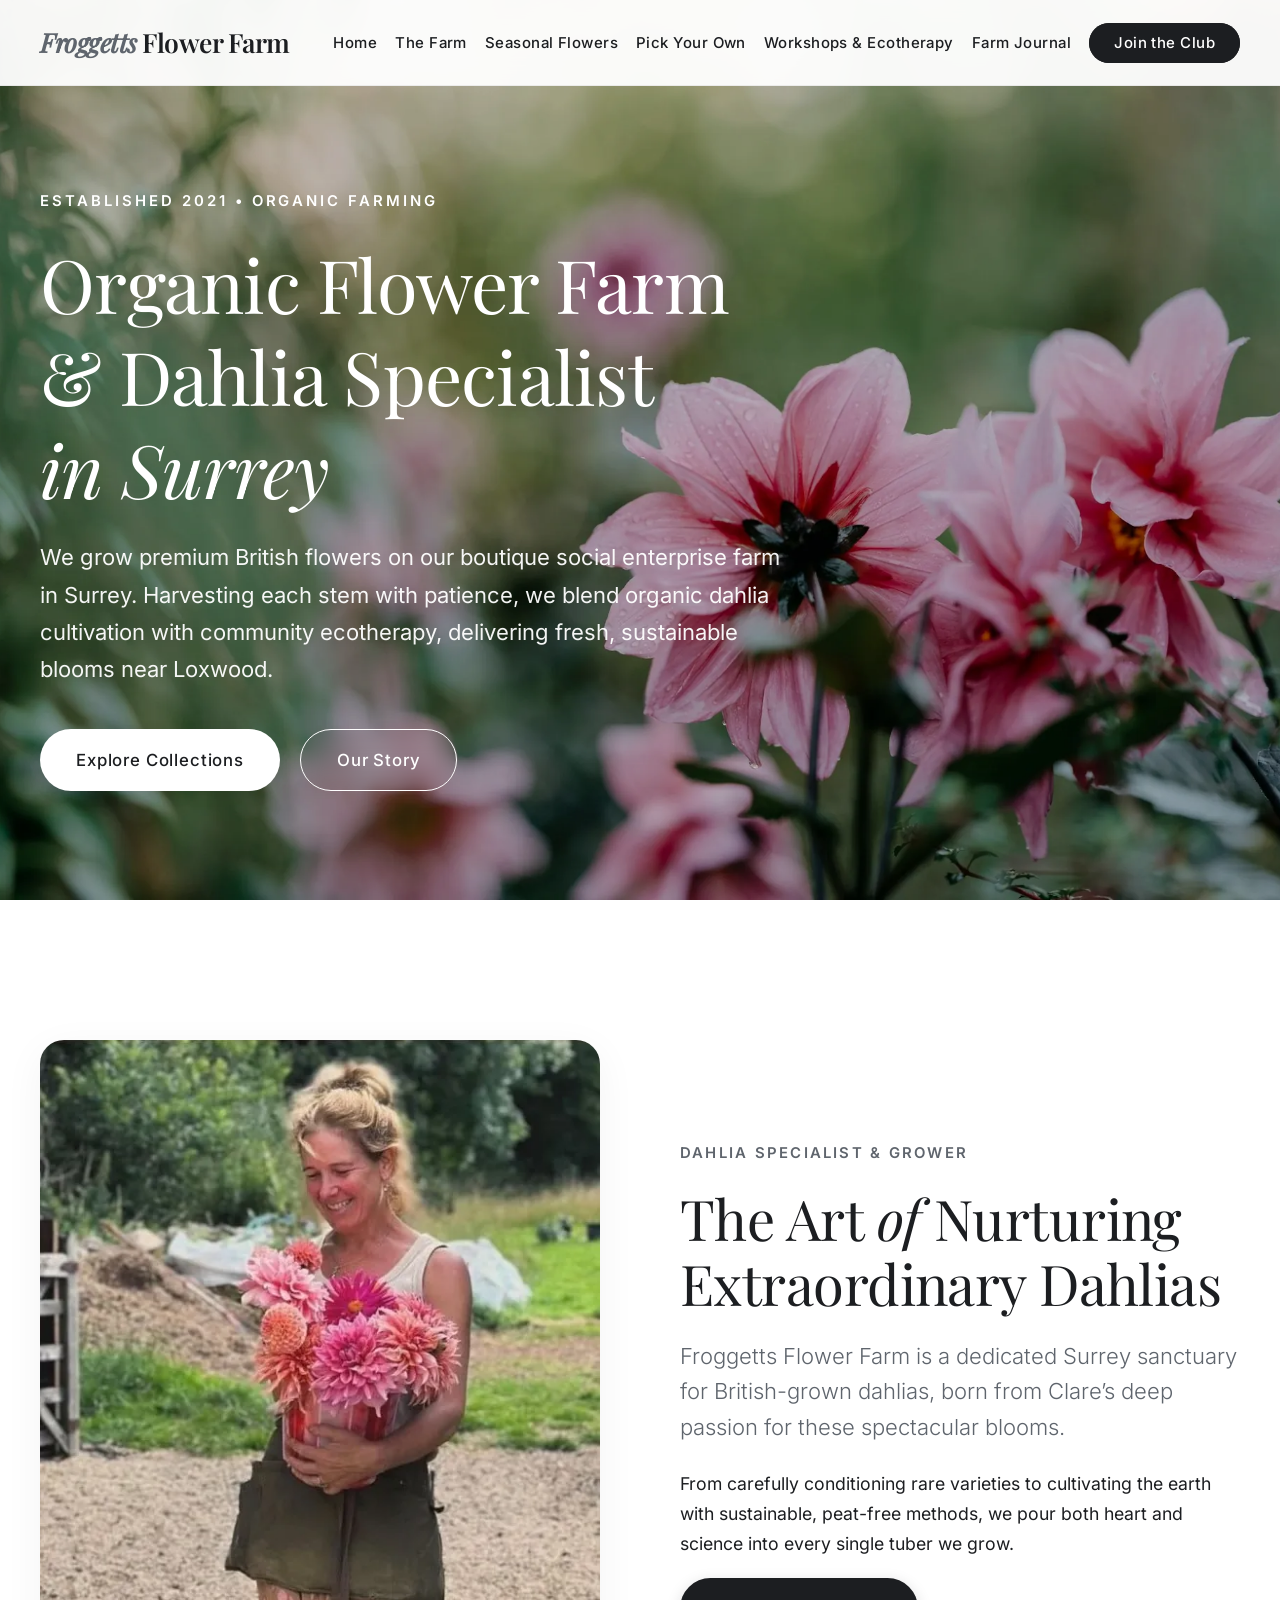
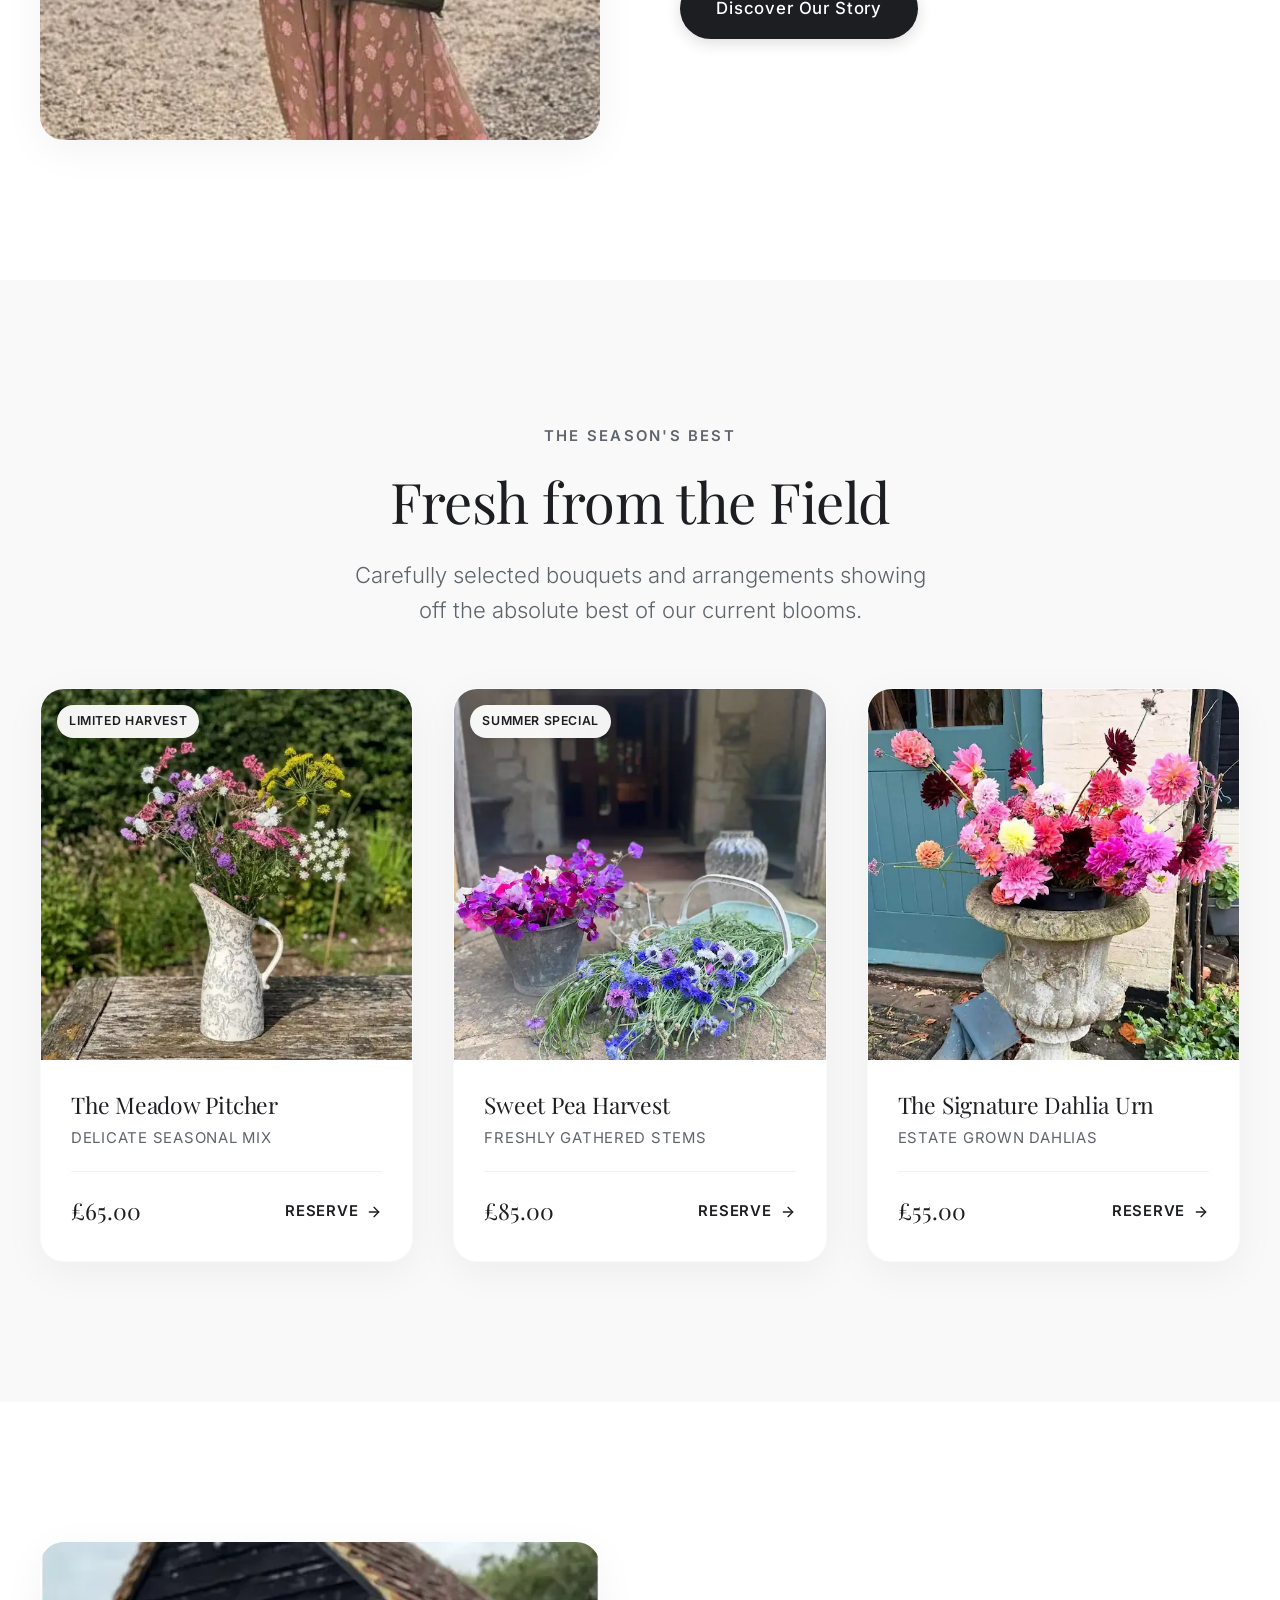
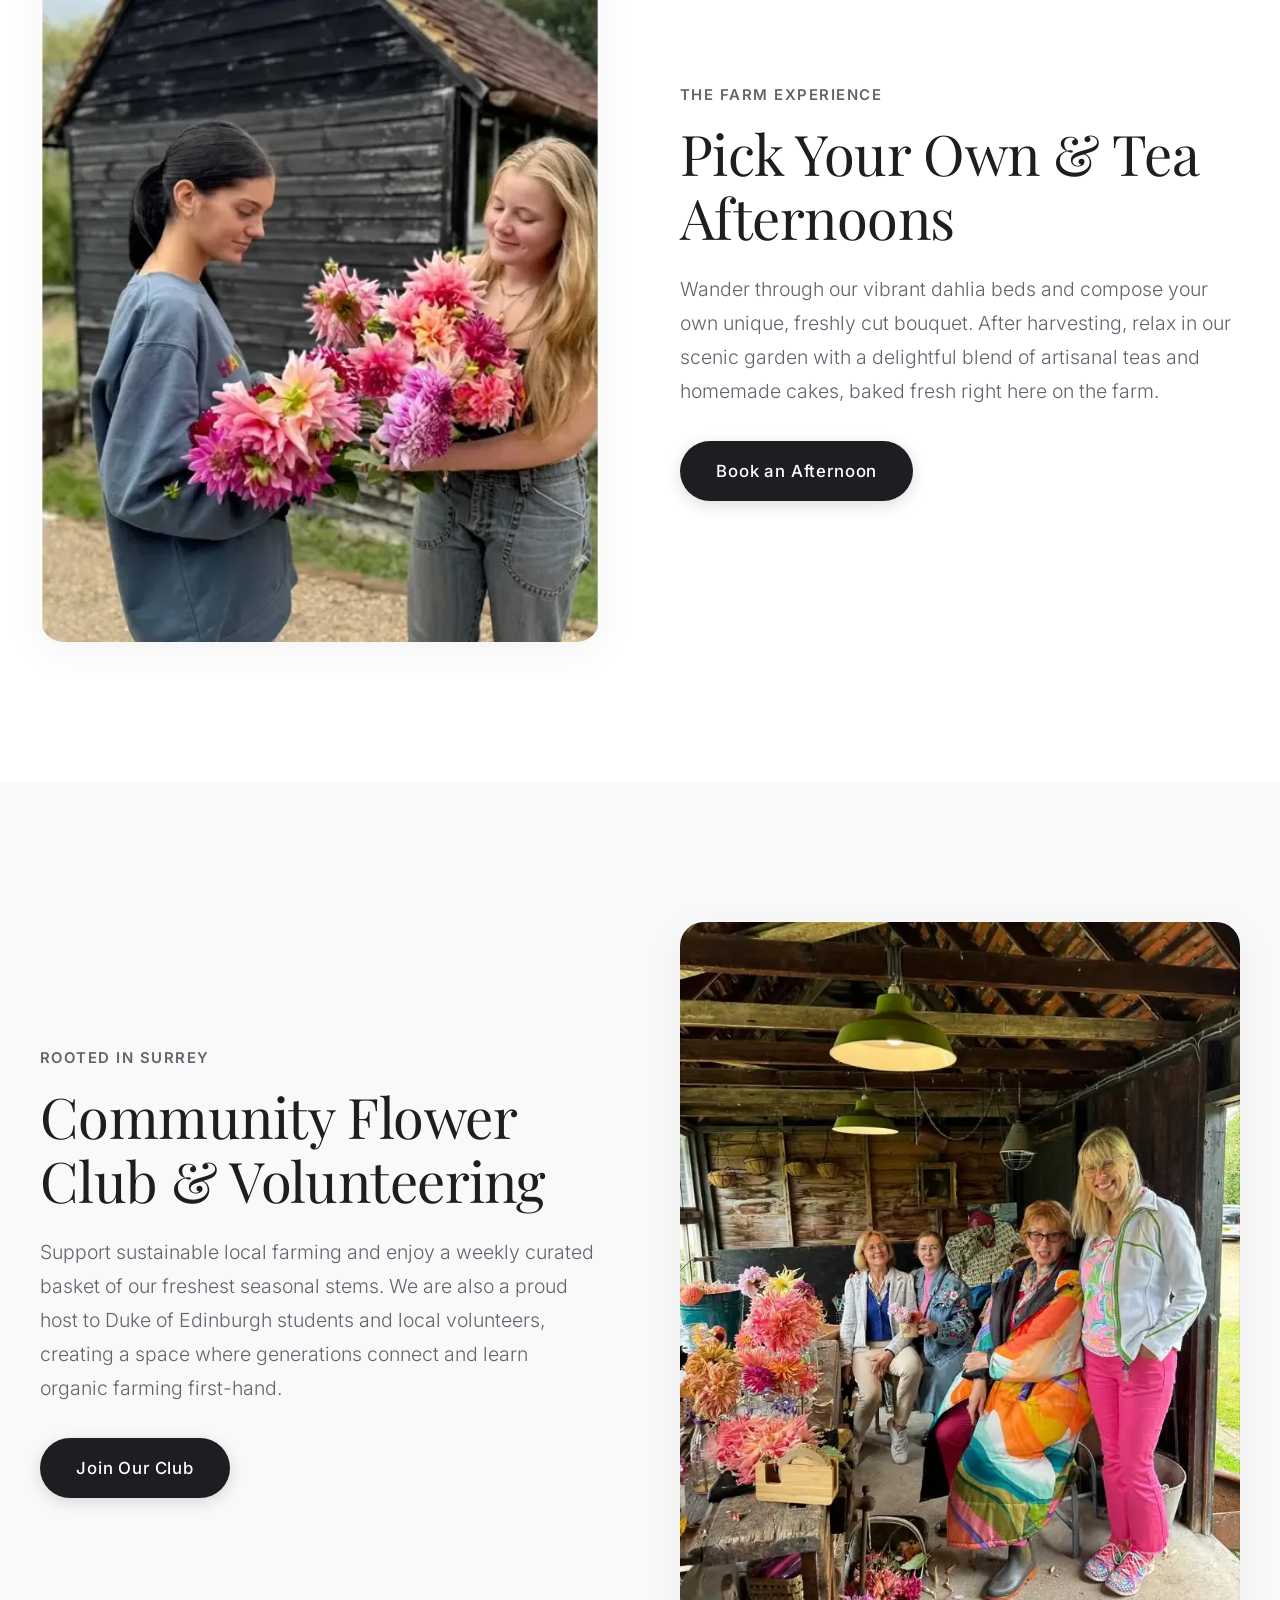
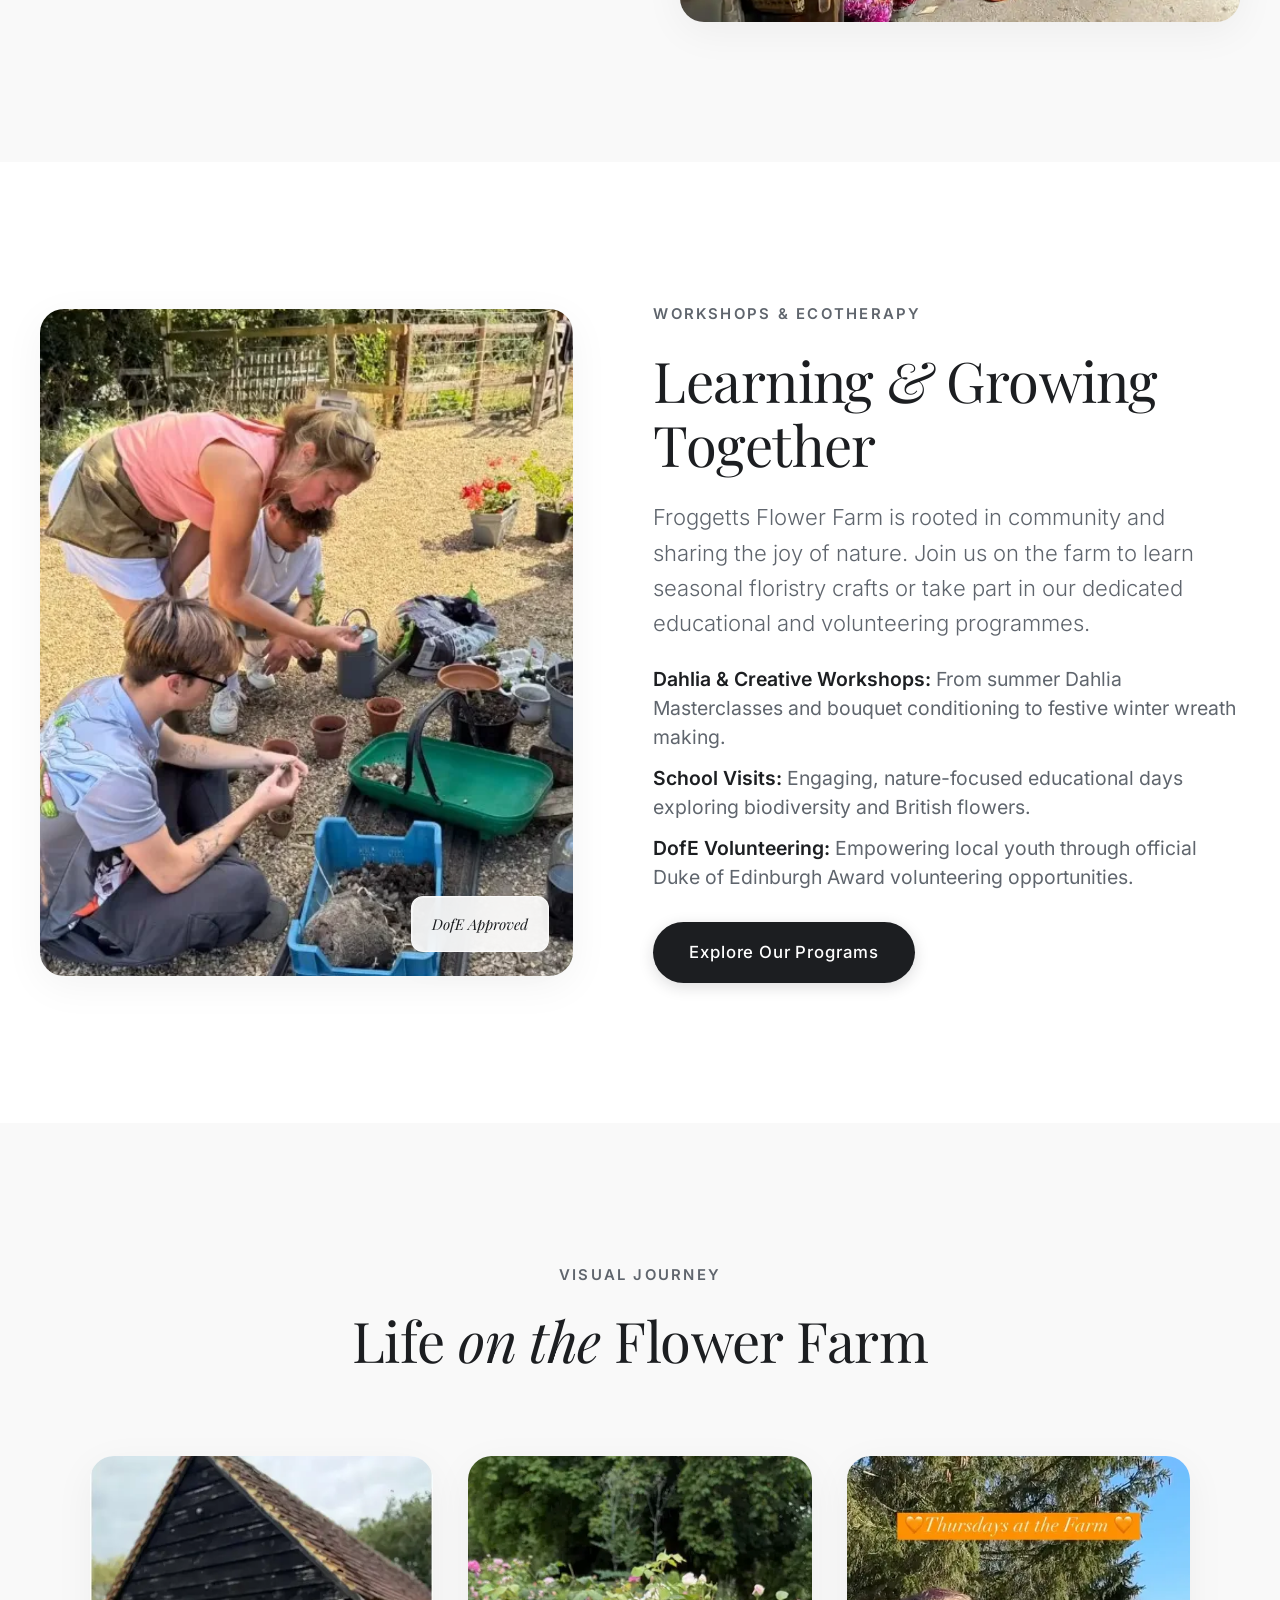
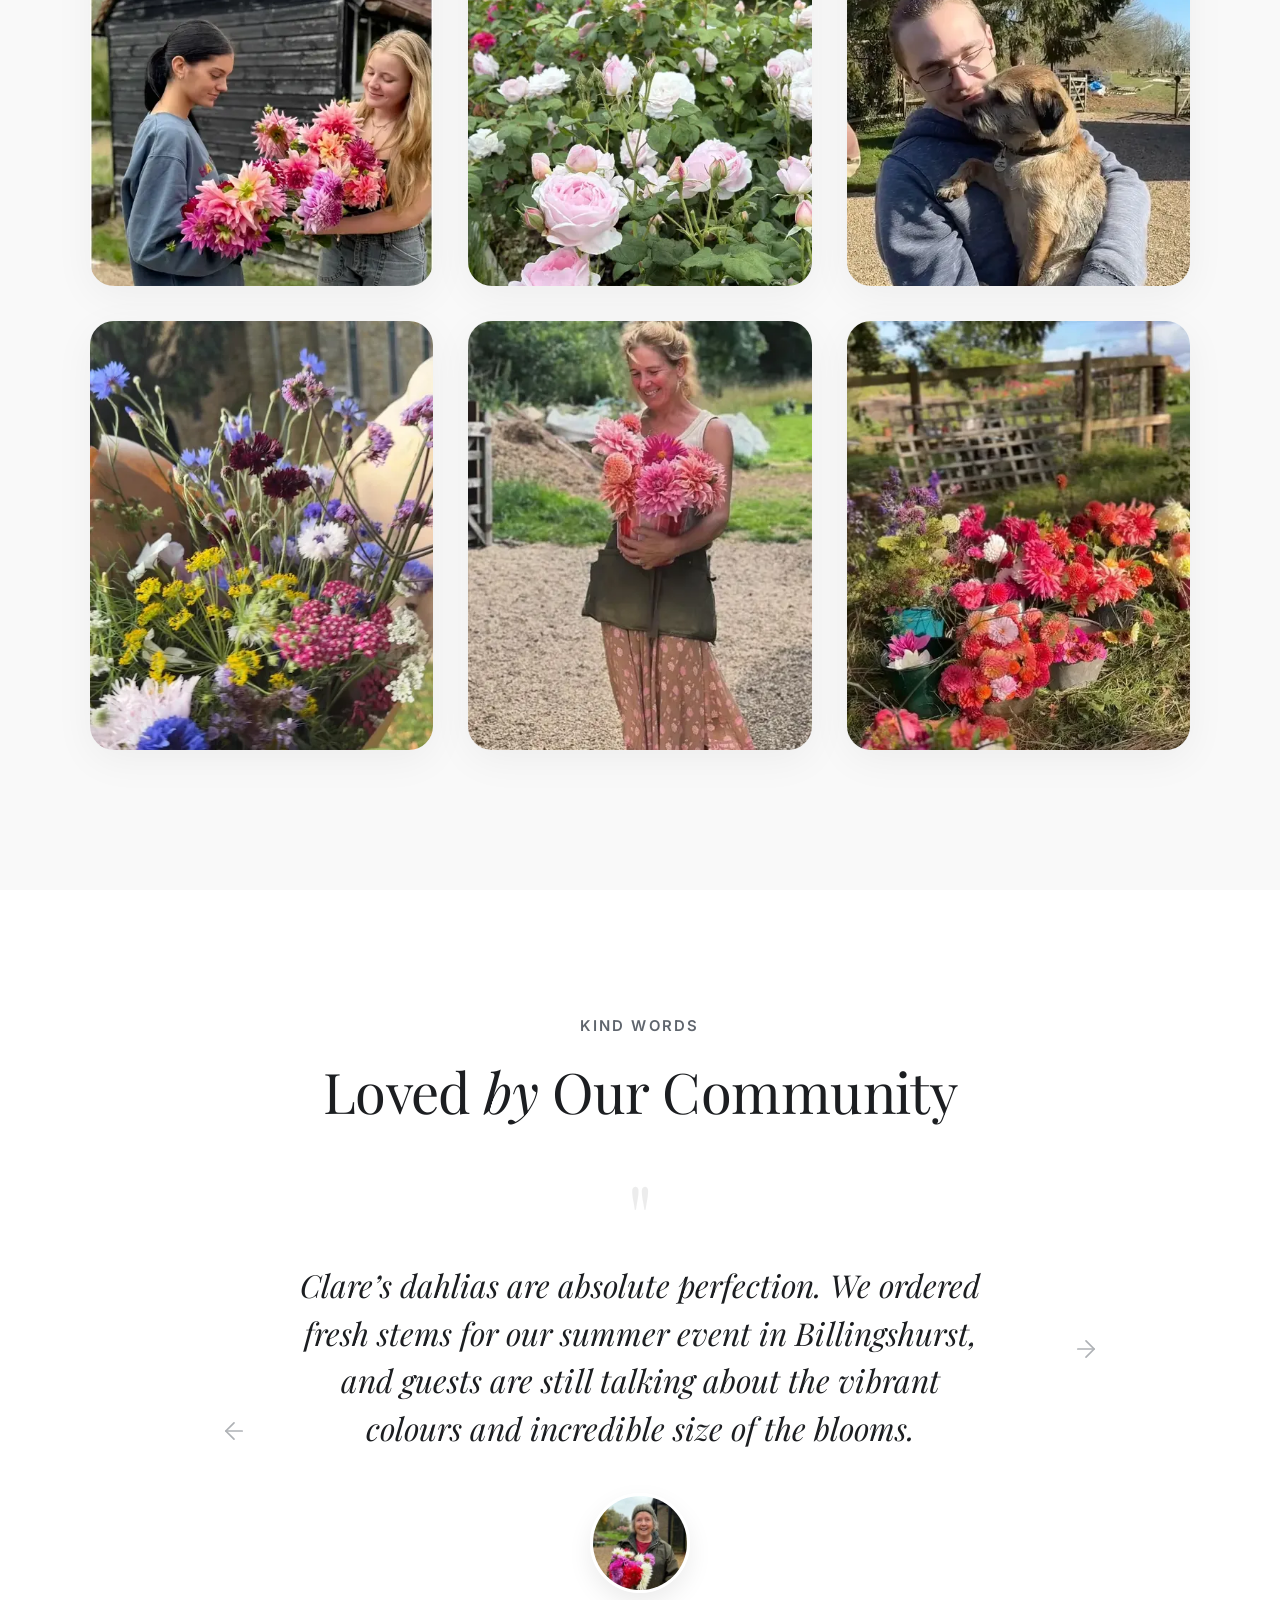
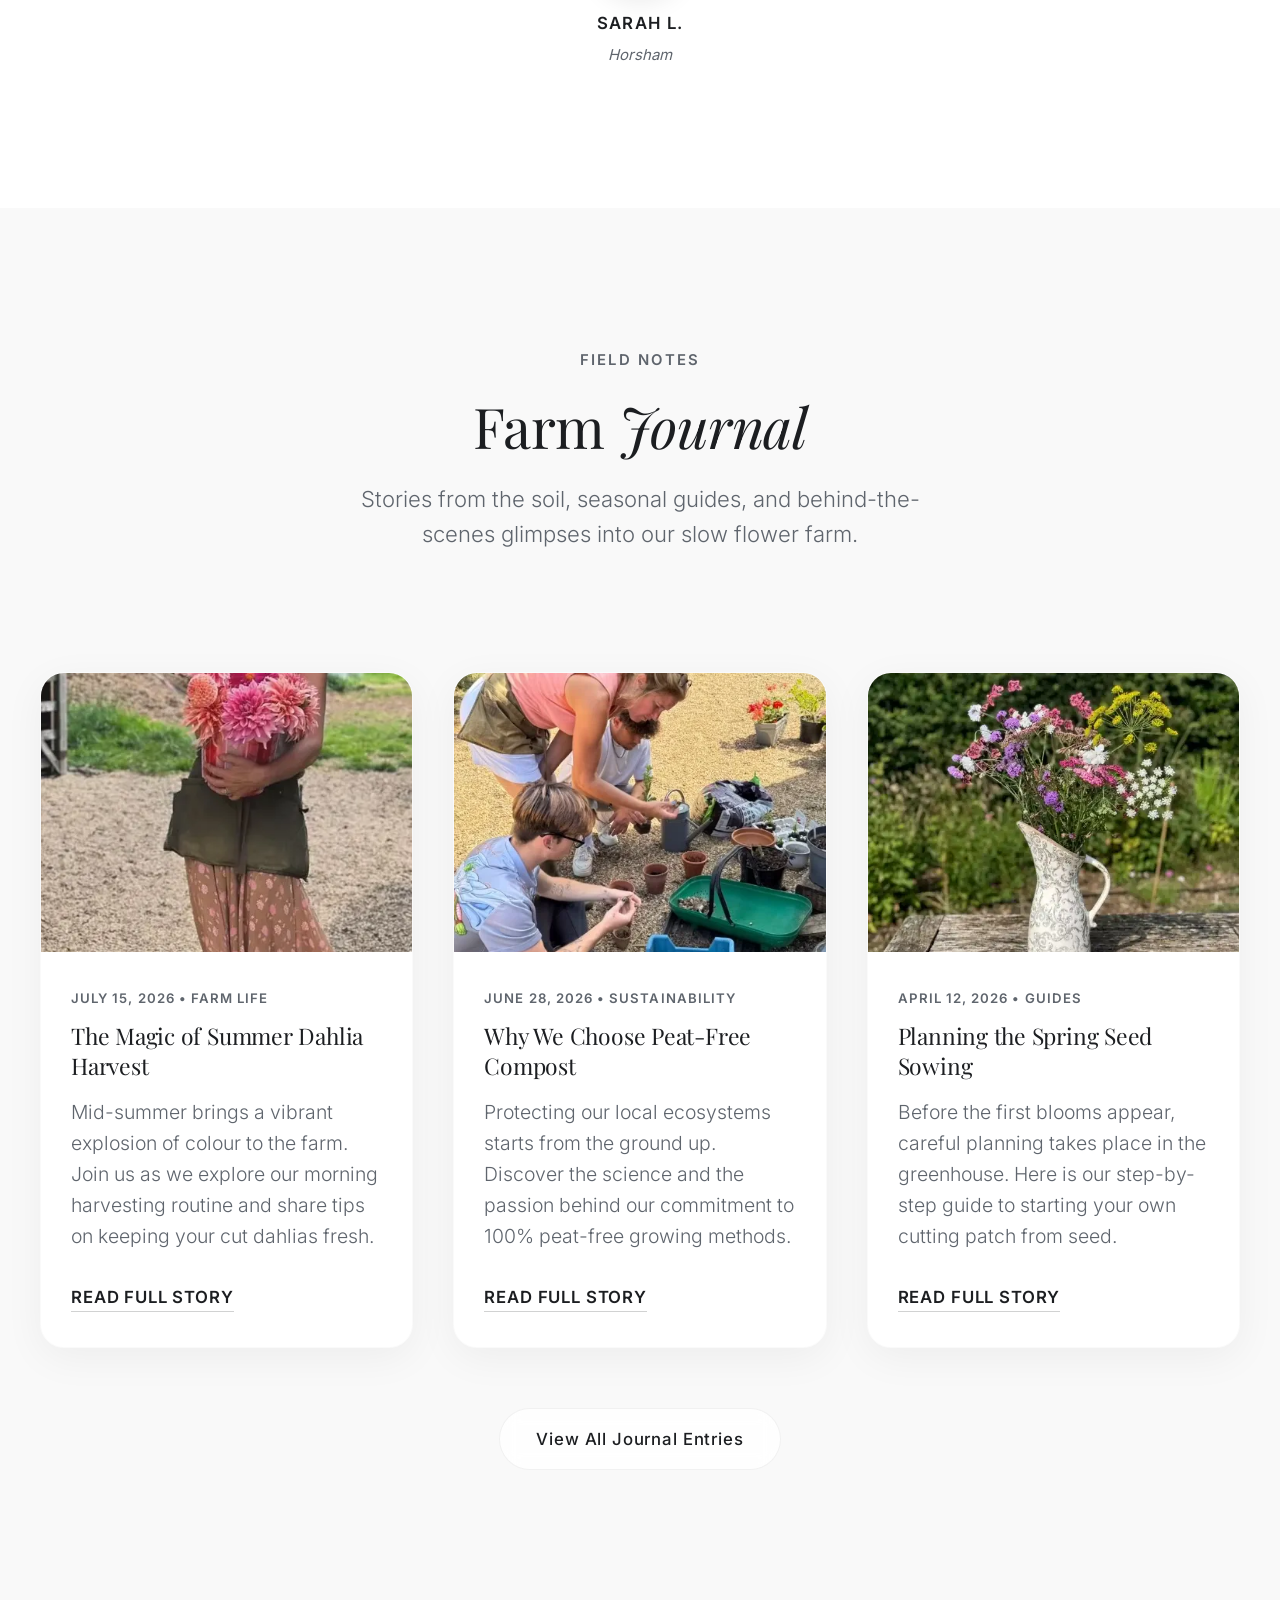
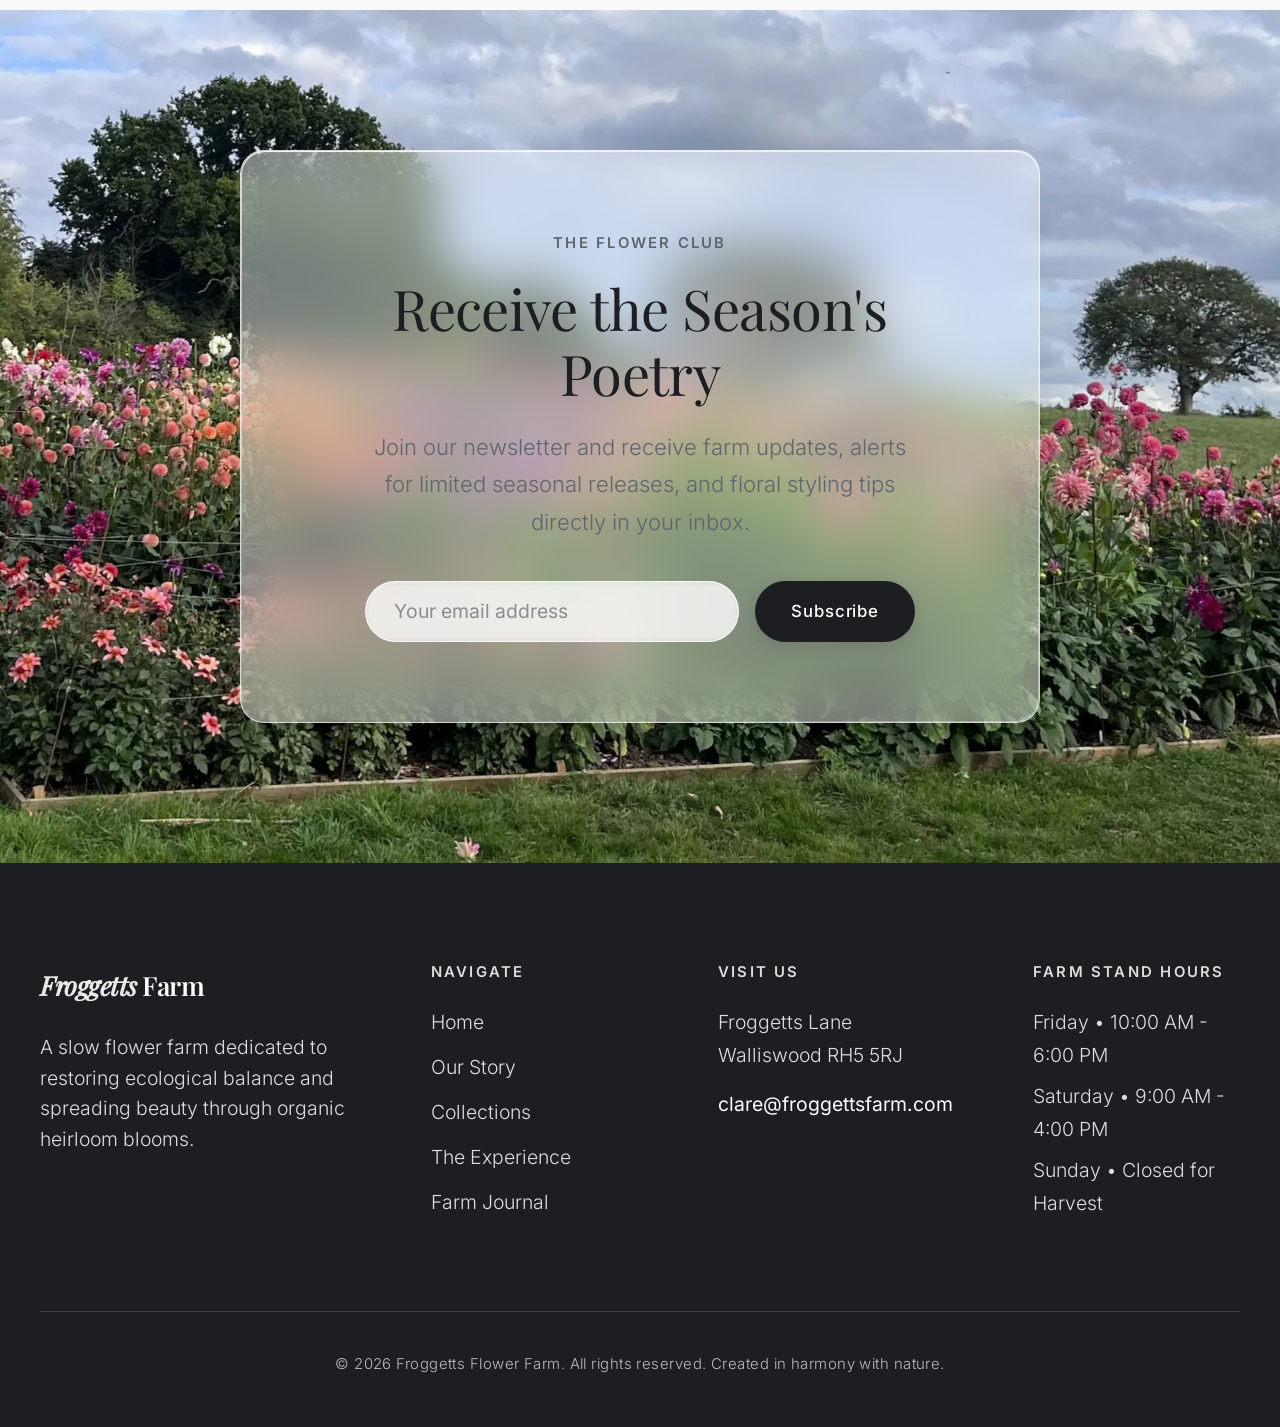
==== src/index.html @ ba35b4fd "testimonal section, image" ====
<!DOCTYPE html>
<html lang="en">

<head>
    <meta charset="UTF-8">
    <meta name="viewport" content="width=device-width, initial-scale=1.0">
    <title>Froggets Farm | Premium Organic Flower Farm</title>
    <meta name="description" content="Welcome to Froggets Farm, a boutique flower farm cultivating premium, organic, hand-harvested blooms in harmony with nature. Experience the beauty of seasonal flora.">

    <link rel="preload" href="fonts/inter-v20-latin-regular.woff2" as="font" type="font/woff2" crossorigin>
    <link rel="preload" href="fonts/playfair-display-v40-latin-regular.woff2" as="font" type="font/woff2" crossorigin>

    <meta name="robots" content="noindex, nofollow"> <style>
        /* ----------------------------------------------------
           Froggetts Farm - Design System & Modern Aesthetics
           ---------------------------------------------------- */

        /* --- INTER --- */
        @font-face {
          font-display: swap; 
          font-family: 'Inter';
          font-style: normal;
          font-weight: 300;
          src: url('./fonts/inter-v20-latin-300.woff2') format('woff2');
        }
        @font-face {
          font-display: swap; 
          font-family: 'Inter';
          font-style: normal;
          font-weight: 400;
          src: url('./fonts/inter-v20-latin-regular.woff2') format('woff2');
        }
        @font-face {
          font-display: swap; 
          font-family: 'Inter';
          font-style: normal;
          font-weight: 500;
          src: url('./fonts/inter-v20-latin-500.woff2') format('woff2');
        }
        @font-face {
          font-display: swap; 
          font-family: 'Inter';
          font-style: normal;
          font-weight: 600;
          src: url('./fonts/inter-v20-latin-600.woff2') format('woff2');
        }

        /* --- PLAYFAIR DISPLAY --- */
        @font-face {
          font-display: swap; 
          font-family: 'Playfair Display';
          font-style: normal;
          font-weight: 400;
          src: url('./fonts/playfair-display-v40-latin-regular.woff2') format('woff2');
        }
        @font-face {
          font-display: swap; 
          font-family: 'Playfair Display';
          font-style: italic;
          font-weight: 400;
          src: url('./fonts/playfair-display-v40-latin-italic.woff2') format('woff2');
        }
        @font-face {
          font-display: swap; 
          font-family: 'Playfair Display';
          font-style: normal;
          font-weight: 500;
          src: url('./fonts/playfair-display-v40-latin-500.woff2') format('woff2');
        }
        @font-face {
          font-display: swap; 
          font-family: 'Playfair Display';
          font-style: normal;
          font-weight: 600;
          src: url('./fonts/playfair-display-v40-latin-600.woff2') format('woff2');
        }

        :root {
            --bg-primary: #FFFFFF;       
            --bg-secondary: #F9F9F9;     
            --text-primary: #1C1E21;     
            --text-secondary: #5F656D;   
            --white: #FFFFFF;

            --font-serif: 'Playfair Display', Georgia, serif;
            --font-sans: 'Inter', -apple-system, BlinkMacSystemFont, "Segoe UI", Roboto, sans-serif;
            
            --font-h1: clamp(2.6rem, 4.5vw + 1rem, 4.2rem);     
            --font-h2: clamp(2rem, 3vw + 1rem, 3.2rem);         
            --font-h3: clamp(1.4rem, 1.5vw + 0.8rem, 1.8rem);   
            --font-h4: clamp(1.1rem, 1vw + 0.8rem, 1.3rem);     
            
            --font-subtitle: clamp(1.05rem, 1vw + 0.8rem, 1.25rem); 
            --font-body: clamp(0.95rem, 0.4vw + 0.85rem, 1.1rem);   
            --font-small: clamp(0.75rem, 0.2vw + 0.7rem, 0.85rem);  
            --font-btn: clamp(0.85rem, 0.3vw + 0.8rem, 0.95rem);    
            --font-nav: clamp(0.75rem, 0.8vw + 0.1rem, 0.85rem);    

            --section-padding: 140px;    
            --container-padding: 40px;
            --border-radius-lg: 24px;
            --border-radius-sm: 8px;

            --gap-sm: 24px;
            --gap-md: 40px;    
            --gap-lg: 60px;
            --gap-xl: 80px;    

            --glass-bg: rgba(255, 255, 255, 0.45);
            --glass-border: rgba(255, 255, 255, 0.65);
            --glass-shadow: 
                0 4px 30px rgba(0, 0, 0, 0.03), 
                inset 0 1px 1px rgba(255, 255, 255, 0.8),
                inset 0 -1px 2px rgba(0, 0, 0, 0.02);
            --soft-shadow: 0 10px 40px rgba(0, 0, 0, 0.05);

            --transition-smooth: all 0.5s cubic-bezier(0.16, 1, 0.3, 1);
            --transition-fast: all 0.3s ease;
        }

        * { margin: 0; padding: 0; box-sizing: border-box; }

        html { scroll-behavior: smooth; font-size: var(--font-body); background-color: var(--bg-primary); color: var(--text-primary); -webkit-font-smoothing: antialiased; }
        body { font-family: var(--font-sans); line-height: 1.7; overflow-x: hidden; }

        h1 { font-size: var(--font-h1); line-height: 1.1; }
        h2 { font-size: var(--font-h2); line-height: 1.15; }
        h3 { font-size: var(--font-h3); line-height: 1.3; }
        h4 { font-size: var(--font-h4); line-height: 1.4; }

        h1, h2, h3, h4 { font-family: var(--font-serif); font-weight: 400; letter-spacing: -0.01em; color: var(--text-primary); }

        a { color: inherit; text-decoration: none; transition: var(--transition-fast); }
        img { max-width: 100%; display: block; height: auto; }
        button { background: none; border: none; font: inherit; cursor: pointer; }

        .section-container { max-width: 1280px; margin: 0 auto; padding: 0 var(--container-padding); }
        .text-center { text-align: center; }

        .section-tag { font-family: var(--font-sans); font-size: var(--font-small); font-weight: 600; letter-spacing: 0.15em; color: var(--text-secondary); text-transform: uppercase; display: inline-block; margin-bottom: 20px; }
        .section-title { font-size: var(--font-h2); margin-bottom: 24px; }
        .section-title em { font-family: var(--font-serif); font-style: italic; font-weight: 400; }
        .section-subtitle { font-size: var(--font-subtitle); color: var(--text-secondary); max-width: 600px; margin: 0 auto var(--gap-lg); font-weight: 300; line-height: 1.6; }

        .btn { display: inline-flex; align-items: center; justify-content: center; padding: 16px 36px; font-size: var(--font-btn); font-weight: 500; border-radius: 40px; transition: var(--transition-smooth); letter-spacing: 0.05em; position: relative; overflow: hidden; }
        .btn-primary { background-color: var(--text-primary); color: var(--white); box-shadow: 0 4px 15px rgba(28, 30, 33, 0.15); }
        .btn-primary:hover { background-color: #33373C; transform: translateY(-2px); box-shadow: 0 8px 25px rgba(28, 30, 33, 0.25); }
        .btn-secondary { background-color: rgba(255, 255, 255, 0.85); color: var(--text-primary); border: 1px solid rgba(0, 0, 0, 0.05); backdrop-filter: blur(10px); }
        .btn-secondary:hover { background-color: var(--white); transform: translateY(-2px); box-shadow: 0 8px 25px rgba(0, 0, 0, 0.05); }

        .glass-card { background: var(--glass-bg); backdrop-filter: blur(25px) saturate(190%); -webkit-backdrop-filter: blur(25px) saturate(190%); border: 1px solid var(--glass-border); border-radius: var(--border-radius-lg); box-shadow: var(--glass-shadow); position: relative; z-index: 1; }
        .glass-card::before { content: ''; position: absolute; top: 0; left: 0; right: 0; bottom: 0; border-radius: inherit; padding: 1px; background: linear-gradient( 135deg, rgba(255, 255, 255, 0.7) 0%, rgba(255, 255, 255, 0.15) 30%, rgba(255, 255, 255, 0.02) 50%, rgba(255, 255, 255, 0.1) 70%, rgba(255, 255, 255, 0.4) 100% ); -webkit-mask: linear-gradient(#fff 0 0) content-box, linear-gradient(#fff 0 0); -webkit-mask-composite: xor; mask-composite: exclude; pointer-events: none; }

        .main-header { position: fixed; top: 0; left: 0; width: 100%; z-index: 1000; padding: 20px 0; background-color: rgba(255, 255, 255, 0.95); backdrop-filter: blur(12px); border-bottom: 1px solid rgba(0, 0, 0, 0.06); transition: all 0.3s ease; }
        .header-container { max-width: 1280px; margin: 0 auto; padding: 0 var(--container-padding); display: flex; justify-content: space-between; align-items: center; }
        .logo { font-family: var(--font-serif); font-size: 1.5rem; font-weight: 600; color: var(--text-primary); text-decoration: none; letter-spacing: -0.5px; }
        .logo-accent { font-style: italic; color: var(--text-secondary); }
        .nav-menu ul { display: flex; list-style: none; gap: 18px; margin: 0; padding: 0; align-items: center; }
        .nav-menu a { text-decoration: none; color: var(--text-primary); font-size: 0.85rem; font-weight: 500; letter-spacing: 0.03em; transition: color 0.2s ease; }
        .nav-menu a:hover { color: var(--text-secondary); }
        .mobile-nav-toggle { display: none; }
        .main-header.scrolled { padding: 12px 0; }
        .nav-menu .contact-cta { background-color: var(--text-primary); color: var(--white); border: 1px solid var(--text-primary); padding: 10px 24px; border-radius: 30px; white-space: nowrap; flex-shrink: 0; transition: var(--transition-smooth); }
        .nav-menu .contact-cta:hover { background-color: transparent; color: var(--text-primary); border-color: var(--text-primary); transform: translateY(-2px); box-shadow: 0 4px 15px rgba(0, 0, 0, 0.1); }

        .hero-section { position: relative; min-height: 100vh; display: flex; align-items: center; justify-content: center; overflow: hidden; padding: 160px 0 80px 0; }
        .hero-bg-wrapper { position: absolute; top: 0; left: 0; width: 100%; height: 100%; z-index: -2; }
        .hero-bg-img { width: 100%; height: 100%; object-fit: cover; transition: var(--transition-smooth); }
        .hero-overlay { position: absolute; top: 0; left: 0; width: 100%; height: 100%; background: rgba(0, 0, 0, 0.2); z-index: 1; pointer-events: none; }
        .hero-container { max-width: 1280px; margin: 0 auto; padding: 0 var(--container-padding); width: 100%; display: flex; justify-content: flex-start; align-items: center; min-height: calc(100vh - 240px); z-index: 2; }
        .hero-text-container { max-width: 750px; width: 100%; padding: 0; background: transparent; border: none; box-shadow: none; text-align: left; display: flex; flex-direction: column; align-items: flex-start; }
        .card-subtitle { font-family: var(--font-sans); font-size: var(--font-small); letter-spacing: 0.2em; font-weight: 700; color: var(--white); display: block; margin-bottom: 24px; text-transform: uppercase; }
        .hero-title { font-size: var(--font-h1); line-height: 1.25; margin-bottom: 24px; color: var(--white); }
        .hero-title em { font-style: italic; }
        .hero-description { font-size: var(--font-subtitle); color: rgba(255, 255, 255, 0.95); margin-bottom: 40px; font-weight: 400; }
        .hero-actions { display: flex; justify-content: flex-start; gap: 20px; }
        .hero-text-container .btn-primary { background-color: var(--white); color: var(--text-primary); border-color: var(--white); box-shadow: 0 4px 15px rgba(0, 0, 0, 0.08); }
        .hero-text-container .btn-primary:hover { background-color: transparent; color: var(--white); }
        .hero-text-container .btn-secondary { background-color: transparent; color: var(--white); border-color: var(--white); }
        .hero-text-container .btn-secondary:hover { background-color: var(--white); color: var(--text-primary); }

        @keyframes sectionFadeIn { from { opacity: 0; transform: translateY(60px); } to { opacity: 1; transform: translateY(0); } }
        @keyframes cardFadeIn { from { opacity: 0; transform: translateY(40px); } to { opacity: 1; transform: translateY(0); } }
        .fade-in-section { animation: sectionFadeIn 1.2s cubic-bezier(0.16, 1, 0.3, 1) forwards; }
        .fade-in-card { animation: cardFadeIn 1.0s cubic-bezier(0.16, 1, 0.3, 1) forwards; opacity: 0; }
        .fade-in-card:nth-child(1) { animation-delay: 0.1s; }
        .fade-in-card:nth-child(2) { animation-delay: 0.2s; }
        .fade-in-card:nth-child(3) { animation-delay: 0.3s; }

        .about-section { padding: var(--section-padding) 0; background-color: var(--bg-primary); opacity: 0; }
        .about-grid { display: flex; align-items: center; gap: 80px; flex-direction: row-reverse; flex-wrap: wrap; }
        .story-content { flex: 1; min-width: 300px; display: flex; flex-direction: column; align-items: flex-start; }
        .story-content .section-subtitle { margin: 0 0 var(--gap-sm) 0; max-width: 100%; }
        .story-text { font-size: var(--font-body); line-height: 1.6; color: var(--text-secondary); margin-bottom: 20px; text-align: left; }
        .about-visual { flex: 1; min-width: 300px; position: relative; }
        .image-frame { position: relative; border-radius: var(--border-radius-lg); overflow: hidden; box-shadow: var(--soft-shadow); z-index: 2; }
        .about-img { width: 100%; height: auto; aspect-ratio: 4 / 5; object-fit: cover; transition: var(--transition-smooth); }
        .about-img:hover { transform: scale(1.03); }
        .frame-backdrop { position: absolute; top: 40px; right: -40px; bottom: -40px; left: 40px; background-color: var(--bg-secondary); border-radius: var(--border-radius-lg); z-index: -1; }

        .collections-section { padding: var(--section-padding) 0; background-color: var(--bg-secondary); opacity: 0; }
        .collections-grid { display: grid; grid-template-columns: repeat(3, 1fr); gap: var(--gap-md); }
        .product-card { background-color: var(--white); border-radius: var(--border-radius-lg); overflow: hidden; box-shadow: var(--soft-shadow); border: 1px solid rgba(0, 0, 0, 0.02); transition: var(--transition-smooth); opacity: 0; }
        .product-img-wrapper { position: relative; aspect-ratio: 1 / 1; overflow: hidden; }
        .product-img { width: 100%; height: 100%; object-fit: cover; transition: var(--transition-smooth); }
        .product-card:hover .product-img { transform: scale(1.05); }
        .product-badge { position: absolute; top: 16px; left: 16px; background-color: rgba(255, 255, 255, 0.95); backdrop-filter: blur(8px); -webkit-backdrop-filter: blur(8px); color: var(--text-primary); padding: 6px 12px; font-size: 0.7rem; font-weight: 600; letter-spacing: 0.05em; border-radius: 20px; text-transform: uppercase; box-shadow: 0 4px 12px rgba(0, 0, 0, 0.08); z-index: 2; }
        .product-info { padding: 30px; }
        .product-title { font-size: var(--font-h4); line-height: 1.3; margin-bottom: 6px; transition: var(--transition-fast); }
        .product-category { font-size: var(--font-small); color: var(--text-secondary); text-transform: uppercase; letter-spacing: 0.05em; margin-bottom: 20px; }
        .product-footer { display: flex; justify-content: space-between; align-items: center; border-top: 1px solid rgba(0, 0, 0, 0.05); padding-top: 20px; }
        .product-price { font-family: var(--font-serif); font-size: var(--font-h4); color: var(--text-primary); }
        .add-to-cart-btn { display: inline-flex; align-items: center; gap: 8px; font-size: var(--font-small); font-weight: 600; letter-spacing: 0.05em; text-transform: uppercase; color: var(--text-primary); }
        .add-to-cart-btn svg { transition: var(--transition-fast); }
        .add-to-cart-btn:hover { color: var(--text-secondary); }
        .add-to-cart-btn:hover svg { transform: translateX(4px); }
        .glass-hover-card { transition: var(--transition-smooth); }
        .glass-hover-card:hover { transform: translateY(-8px); box-shadow: 0 30px 60px rgba(0, 0, 0, 0.06); border-color: rgba(255, 255, 255, 0.5); }

        .farm-editorial-section { padding: var(--section-padding) 0; background-color: var(--bg-primary); width: 100%; display: flex; align-items: center; }
        .farm-editorial-section.bg-cream-alt { background-color: var(--bg-secondary); }
        .editorial-flex-container { display: flex; align-items: center; gap: 80px; }
        .editorial-flex-container.row-reversed { flex-direction: row-reverse; }
        .editorial-image-block { flex: 1; }
        .editorial-display-img { width: 100%; height: auto; aspect-ratio: 4 / 5; object-fit: cover; border-radius: var(--border-radius-lg); box-shadow: var(--soft-shadow); transition: transform 0.4s ease; }
        .editorial-display-img:hover { transform: scale(1.015); }
        .editorial-text-block { flex: 1; display: flex; flex-direction: column; align-items: flex-start; }
        .editorial-subtitle { font-family: var(--font-sans); font-size: var(--font-small); font-weight: 600; text-transform: uppercase; letter-spacing: 0.1em; color: var(--text-secondary); margin-bottom: 12px; }
        .editorial-title { font-size: var(--font-h2); margin-bottom: 24px; }
        .editorial-description { font-size: var(--font-body); color: var(--text-secondary); font-weight: 300; line-height: 1.75; margin-bottom: 32px; }
        .editorial-cta-link { font-family: var(--font-sans); font-size: var(--font-btn); font-weight: 600; color: var(--text-primary); letter-spacing: 0.05em; text-transform: uppercase; text-decoration: none; transition: all 0.3s ease; border-bottom: 1px solid rgba(28, 30, 33, 0.2); padding-bottom: 4px; }
        .editorial-cta-link:hover { color: var(--text-secondary); border-bottom: 1px solid var(--text-primary); transform: translateX(4px); }

        .learning-section#learning { background-color: var(--bg-primary) !important; width: 100%; padding: var(--section-padding) 0; }
        .learning-flex-container { display: flex; align-items: center; gap: var(--gap-xl); flex-wrap: wrap; width: 100%; }
        .learning-image-wrapper { flex: 1; min-width: 340px; position: relative; }
        .learning-single-img { width: 100%; height: auto; aspect-ratio: 4 / 5; object-fit: cover; border-radius: var(--border-radius-lg); box-shadow: var(--soft-shadow); }
        .learning-badge { position: absolute; bottom: 24px; right: 24px; padding: 12px 20px; border-radius: 12px; background: rgba(255, 255, 255, 0.9) !important; backdrop-filter: blur(16px); box-shadow: 0 10px 30px rgba(0, 0, 0, 0.08); z-index: 3; }
        .learning-badge span { font-family: var(--font-serif); font-style: italic; color: var(--text-primary); font-weight: 500; font-size: var(--font-small); }
        .learning-content { flex: 1.1; min-width: 300px; display: flex; flex-direction: column; align-items: flex-start; }
        .learning-content .section-subtitle { margin: 0 0 var(--gap-sm) 0; max-width: 100%; }
        .learning-list { list-style: none; padding: 0; margin: 0 0 30px 0; display: flex; flex-direction: column; gap: 12px; width: 100%; }
        .learning-list li { text-align: left; line-height: 1.5; font-size: var(--font-body); color: var(--text-secondary); }
        .learning-list li strong { color: var(--text-primary); display: inline; }


        /* --- ÚJ, ELEGÁNS TESTIMONIAL SLIDER --- */
        .testimonials-section { background-color: var(--bg-primary) !important; padding: 120px 0; width: 100%; overflow: hidden; }
        .testimonial-wrapper { position: relative; max-width: 900px; margin: 0 auto; padding: 0 var(--container-padding); }
        .testimonials-header { text-align: center; margin-bottom: 50px; }
        
        .testimonial-carousel { position: relative; display: flex; align-items: center; justify-content: center; }
        .testimonial-viewport { overflow: hidden; width: 100%; padding: 20px 0; }
        .testimonial-track { display: flex; transition: transform 0.7s cubic-bezier(0.16, 1, 0.3, 1); }
        
        .testimonial-single { flex: 0 0 100%; width: 100%; padding: 0 60px; display: flex; flex-direction: column; align-items: center; text-align: center; opacity: 0; transition: opacity 0.7s ease, transform 0.7s ease; transform: scale(0.95); pointer-events: none; }
        .testimonial-single.active { opacity: 1; transform: scale(1); pointer-events: auto; }
        
        .quote-mark { font-family: var(--font-serif); font-size: 5rem; color: var(--text-primary); opacity: 0.08; line-height: 0.5; margin-bottom: 25px; }
        .testimonial-text-large { font-family: var(--font-serif); font-size: clamp(1.2rem, 2vw + 0.6rem, 1.8rem); line-height: 1.5; color: var(--text-primary); margin-bottom: 40px; max-width: 750px; font-style: italic; font-weight: 400; }
        .testimonial-author-center { display: flex; flex-direction: column; align-items: center; }
        .testimonial-author-center strong { font-family: var(--font-sans); font-size: 0.95rem; font-weight: 600; color: var(--text-primary); letter-spacing: 0.08em; text-transform: uppercase; }
        .testimonial-author-center span { font-size: 0.85rem; color: var(--text-secondary); margin-top: 6px; font-style: italic; }

        /* --- Testimonial Avatár Formázása --- */
        .testimonial-avatar {
            width: 100px;
            height: 100px;
            border-radius: 50%;
            object-fit: cover;
            margin-bottom: 16px;
            border: 3px solid var(--white);
            box-shadow: 0 10px 25px rgba(0, 0, 0, 0.08);
            transition: transform 0.4s ease;
        }
        .testimonial-single.active .testimonial-avatar {
            animation: popIn 0.6s cubic-bezier(0.16, 1, 0.3, 1) forwards;
        }
        @keyframes popIn {
            0% { transform: scale(0.5); opacity: 0; }
            100% { transform: scale(1); opacity: 1; }
        }

        .carousel-arrow { position: absolute; top: 50%; transform: translateY(-50%); background: transparent; border: none; color: var(--text-secondary); cursor: pointer; padding: 10px; transition: var(--transition-fast); z-index: 10; display: flex; align-items: center; justify-content: center; opacity: 0.5; }
        .carousel-arrow:hover { color: var(--text-primary); opacity: 1; transform: translateY(-50%) scale(1.1); }
        .prev-arrow { left: -20px; }
        .next-arrow { right: -20px; }

        @media (max-width: 768px) {
            .testimonial-single { padding: 0 30px; }
            .prev-arrow { left: -10px; }
            .next-arrow { right: -10px; }
            .testimonial-text-large { font-size: 1.15rem; }
        }
        .gallery-section { background-color: var(--bg-secondary); padding: var(--section-padding) 0; width: 100%; }
        .gallery-header { text-align: center; margin-bottom: 60px; display: flex; flex-direction: column; align-items: center; }
        .gallery-slider-container { position: relative; display: block; width: 100%; }
        .slider-btn { display: none; }
        .gallery-grid { display: grid; grid-template-columns: repeat(3, 1fr); gap: 35px; max-width: 1100px; margin: 0 auto; }
        .gallery-grid::-webkit-scrollbar { display: none; }
        .gallery-item { position: relative; background: #ffffff; box-shadow: var(--soft-shadow); border-radius: var(--border-radius-lg); overflow: hidden; transition: transform 0.4s cubic-bezier(0.16, 1, 0.3, 1), box-shadow 0.4s ease; aspect-ratio: 4 / 5; }
        .gallery-item img { width: 100%; height: 100%; object-fit: cover; object-position: center 20%; border-radius: inherit; transition: transform 0.8s cubic-bezier(0.16, 1, 0.3, 1); display: block; }
        .gallery-overlay { position: absolute; top: 0; left: 0; width: 100%; height: 100%; background: linear-gradient(to top, rgba(28, 30, 33, 0.55) 0%, rgba(28, 30, 33, 0) 70%); display: flex; align-items: flex-end; padding: 30px; opacity: 0; transition: opacity 0.4s ease; z-index: 3; }
        .gallery-overlay span { color: #ffffff; font-family: var(--font-serif); font-style: italic; font-size: var(--font-h4); transform: translateY(15px); transition: transform 0.4s cubic-bezier(0.16, 1, 0.3, 1); }
        .gallery-item:hover { box-shadow: 0 25px 50px rgba(28, 30, 33, 0.15); transform: translateY(-8px); }
        .gallery-item:hover img { transform: scale(1.04); }
        .gallery-item:hover .gallery-overlay { opacity: 1; }
        .gallery-item:hover .gallery-overlay span { transform: translateY(0); }

        .lightbox-overlay { position: fixed; top: 0; left: 0; width: 100%; height: 100%; background: rgba(0, 0, 0, 0.85); display: none; align-items: center; justify-content: center; z-index: 2000; opacity: 0; transition: opacity 0.3s ease; }
        .lightbox-overlay.active { display: flex; opacity: 1; }
        .lightbox-content { position: relative; max-width: 90%; max-height: 90%; background: var(--white); border-radius: var(--border-radius-lg); box-shadow: 0 10px 30px rgba(0, 0, 0, 0.3); overflow: hidden; transform: scale(0.9); transition: transform 0.3s ease; }
        .lightbox-overlay.active .lightbox-content { transform: scale(1); }
        .lightbox-img { display: block; max-width: 100%; max-height: 100%; object-fit: contain; }
        .lightbox-close { position: absolute; top: 15px; right: 15px; background: rgba(255, 255, 255, 0.3); color: var(--text-primary); font-size: 2rem; line-height: 1; width: 40px; height: 40px; border-radius: 50%; display: flex; align-items: center; justify-content: center; cursor: pointer; transition: var(--transition-fast); }
        .lightbox-trigger { cursor: pointer; }
        .lightbox-close:hover { background: var(--white); color: var(--text-secondary); }

        .subscribe-section { position: relative; padding: 140px 0; display: flex; align-items: center; justify-content: center; background-image: url('images/hero_bg.webp'); background-size: cover; background-position: center; background-attachment: fixed; }
        .subscribe-glass-card { max-width: 800px; margin: 0 auto; padding: 80px; display: flex; flex-direction: column; align-items: center; z-index: 2; }
        .subscribe-description { font-size: var(--font-subtitle); font-weight: 300; color: var(--text-secondary); max-width: 550px; margin-bottom: 40px; }
        .subscribe-form { display: flex; width: 100%; max-width: 550px; gap: 16px; }
        .subscribe-input { flex: 1; padding: 16px 28px; border-radius: 40px; background: rgba(255, 255, 255, 0.65); border: 1px solid rgba(255, 255, 255, 0.8); backdrop-filter: blur(5px); color: var(--text-primary); font-family: var(--font-sans); font-size: var(--font-body); transition: var(--transition-fast); outline: none; }
        .subscribe-input::placeholder { color: var(--text-secondary); opacity: 0.7; }
        .subscribe-input:focus { background: var(--white); border-color: var(--text-primary); box-shadow: 0 0 0 4px rgba(28, 30, 33, 0.1); }
        .btn-submit { border: none; cursor: pointer; }

        /* ----------------------------------------------------
           Farm Journal Teaser Section
           ---------------------------------------------------- */
        .journal-teaser-section { padding: var(--section-padding) 0; background-color: var(--bg-secondary); opacity: 0; }
        .journal-header { text-align: center; margin-bottom: 60px; display: flex; flex-direction: column; align-items: center; }
        .journal-grid { display: grid; grid-template-columns: repeat(3, 1fr); gap: var(--gap-md); }
        .journal-card { background-color: var(--white); border-radius: var(--border-radius-lg); overflow: hidden; box-shadow: var(--soft-shadow); border: 1px solid rgba(0, 0, 0, 0.02); display: flex; flex-direction: column; opacity: 0; }
        .journal-img-wrapper { position: relative; aspect-ratio: 4 / 3; overflow: hidden; }
        .journal-img { width: 100%; height: 100%; object-fit: cover; transition: transform 0.6s cubic-bezier(0.16, 1, 0.3, 1); }
        .journal-card:hover .journal-img { transform: scale(1.05); }
        .journal-content { padding: 35px 30px; display: flex; flex-direction: column; flex-grow: 1; }
        .journal-meta { font-family: var(--font-sans); font-size: 0.75rem; color: var(--text-secondary); text-transform: uppercase; letter-spacing: 0.08em; margin-bottom: 12px; font-weight: 600; }
        .journal-title { font-size: var(--font-h4); line-height: 1.3; margin-bottom: 16px; transition: var(--transition-fast); }
        .journal-title a { text-decoration: none; color: inherit; }
        .journal-card:hover .journal-title { color: var(--text-secondary); }
        .journal-excerpt { font-size: var(--font-body); color: var(--text-secondary); line-height: 1.6; margin-bottom: 30px; font-weight: 300; flex-grow: 1; }
        
        @media (max-width: 1024px) {
            .journal-grid { grid-template-columns: repeat(2, 1fr); gap: 30px; }
        }
        @media (max-width: 768px) {
            .journal-grid { grid-template-columns: 1fr; gap: 40px; }
        }

        .main-footer { background-color: var(--text-primary); color: var(--white); padding: 100px 0 50px; }
        .footer-grid { display: grid; grid-template-columns: 1.5fr 1fr 1fr 1fr; gap: 80px; margin-bottom: 80px; }
        .footer-logo { color: var(--white); margin-bottom: 24px; display: inline-block; }
        .main-footer .logo-accent { color: var(--white); opacity: 0.9; }
        .footer-desc { color: rgba(255, 255, 255, 0.85); font-size: var(--font-body); line-height: 1.6; font-weight: 300; max-width: 320px; }
        .footer-heading { font-family: var(--font-sans); font-size: var(--font-small); font-weight: 600; letter-spacing: 0.15em; color: rgba(255, 255, 255, 0.85); text-transform: uppercase; margin-bottom: 24px; }
        .footer-links ul { list-style: none; }
        .footer-links li { margin-bottom: 12px; }
       .footer-links a { color: rgba(255, 255, 255, 0.85); font-size: var(--font-body); font-weight: 300; }
        .footer-links a:hover { color: var(--white); transform: translateX(4px); }
        .footer-contact p, .footer-hours p { color: rgba(255, 255, 255, 0.85); font-size: var(--font-body); font-weight: 300; margin-bottom: 8px; }
        .contact-email { margin-top: 16px; color: var(--white) !important; font-weight: 400 !important; }
        .footer-bottom { border-top: 1px solid rgba(255, 255, 255, 0.15); padding-top: 40px; text-align: center; }
        .footer-bottom p { font-size: var(--font-small); color: rgba(255, 255, 255, 0.7); font-weight: 300; letter-spacing: 0.03em; }

        @media (max-width: 1024px) {
            :root { --section-padding: 90px; }
            .about-grid { gap: 50px; }
            .collections-grid { grid-template-columns: repeat(2, 1fr); gap: 30px; }
            .footer-grid { grid-template-columns: repeat(2, 1fr); gap: 50px; }
            .editorial-flex-container { gap: 40px; }
            .editorial-display-img { height: 420px; }
        }

        @media (max-width: 768px) {
            :root { --section-padding: 70px; --container-padding: 24px; }
            .header-container { padding: 0 24px; }
            .mobile-nav-toggle { display: flex; flex-direction: column; justify-content: space-between; width: 24px; height: 18px; z-index: 1100; }
            .mobile-nav-toggle span { display: block; height: 2px; width: 100%; background-color: var(--text-primary); border-radius: 2px; transition: var(--transition-fast); }
            .mobile-nav-toggle.active span:nth-child(1) { transform: translateY(8px) rotate(45deg); }
            .mobile-nav-toggle.active span:nth-child(2) { opacity: 0; }
            .mobile-nav-toggle.active span:nth-child(3) { transform: translateY(-8px) rotate(-45deg); }
            .nav-menu { position: fixed; top: 0; right: -100%; width: 80%; height: 100vh; background-color: var(--bg-primary); box-shadow: -10px 0 30px rgba(0, 0, 0, 0.05); z-index: 1000; transition: var(--transition-smooth); padding: 120px 40px; }
            .nav-menu.active { right: 0; }
            .nav-menu ul { flex-direction: column; align-items: flex-start; gap: 30px; }
            .hero-glass-card { padding: 40px 24px; }
            .about-grid { grid-template-columns: 1fr; gap: 60px; }
            .about-visual { order: -1; }
            .about-img { height: 400px; }
            .frame-backdrop { right: -20px; bottom: -20px; left: 20px; top: 20px; }
            .collections-grid { grid-template-columns: 1fr; gap: 40px; }
            .editorial-flex-container, .editorial-flex-container.row-reversed { flex-direction: column; gap: 32px; }
            .editorial-image-block, .editorial-text-block { width: 100%; }
            .editorial-display-img { height: 320px; }
            .gallery-grid { display: flex; gap: 20px; overflow-x: auto; scroll-snap-type: x mandatory; padding: 20px var(--container-padding); scrollbar-width: none; }
            .gallery-item { flex: 0 0 calc(100% - 40px); scroll-snap-align: center; aspect-ratio: auto; height: 400px; }
            .slider-btn { display: flex; position: absolute; top: 50%; transform: translateY(-50%); width: 40px; height: 40px; border-radius: 50%; background: var(--white); border: 1px solid rgba(0,0,0,0.05); box-shadow: 0 4px 15px rgba(0,0,0,0.1); color: var(--text-primary); align-items: center; justify-content: center; z-index: 10; cursor: pointer; }
            .prev-btn { left: 10px; }
            .next-btn { right: 10px; }
            .subscribe-glass-card { padding: 40px 24px; }
            .subscribe-form { flex-direction: column; gap: 12px; }
            .btn { width: 100%; }
        }
    </style>
</head>

<body>

    <header class="main-header" id="main-header">
        <div class="header-container">
            <a href="/" class="logo" id="header-logo" aria-label="Froggetts Flower Farm - Home">
              <span class="logo-accent">Froggetts</span> Flower Farm
            </a>
            <nav class="nav-menu" id="nav-menu" aria-label="Main Navigation">
              <ul>
                <li><a href="index.html" class="nav-link" aria-current="page">Home</a></li>
                <li><a href="about-farm.html" class="nav-link">The Farm</a></li>
                <li><a href="seasonal-flowers.html" class="nav-link">Seasonal Flowers</a></li>
                <li><a href="pick-your-own.html" class="nav-link">Pick Your Own</a></li>
                <li><a href="workshops.html" class="nav-link">Workshops & Ecotherapy</a></li>
                <li><a href="journal.html" class="nav-link">Farm Journal</a></li>
                <li><a href="contact.html" class="nav-link contact-cta">Join the Club</a></li>
            </ul>
            </nav>
            <button class="mobile-nav-toggle" aria-label="Toggle Navigation" id="mobile-nav-toggle">
                <span></span>
                <span></span>
            </button>
        </div>
    </header>

    <section class="hero-section" id="hero">
        <div class="hero-bg-wrapper">
            <img src="images/organic-flower-farm-pink-dahlias.webp" alt="Vibrant organic pink dahlia blooms grown at Froggetts Flower Farm in Surrey" class="hero-bg-img" fetchpriority="high" decoding="async">
            <div class="hero-overlay"></div>
        </div>

        <div class="hero-container">
            <div class="hero-text-container" id="hero-card">
                <span class="card-subtitle">Established 2021 &bull; Organic farming</span>
                <h1 class="hero-title">
                 Organic Flower Farm <br>
                 & Dahlia Specialist <br>
                  <em>in Surrey</em>
                </h1>
                <p class="hero-description">
                    We grow premium British flowers on our boutique social enterprise farm in Surrey. 
                    Harvesting each stem with patience, we blend organic dahlia cultivation with community ecotherapy, 
                    delivering fresh, sustainable blooms near Loxwood.
                </p>
                <div class="hero-actions">
                    <a href="#collections" class="btn btn-primary" id="cta-explore">Explore Collections</a>
                    <a href="#about" class="btn btn-secondary" id="cta-story">Our Story</a>
                </div>
            </div>
        </div>
    </section>

    <section class="about-section" id="about">
        <div class="section-container">
            <div class="about-grid">
                <div class="story-content">
                    <span class="section-tag">DAHLIA SPECIALIST & GROWER</span>
                    <h2 class="section-title">The Art <em>of</em> Nurturing Extraordinary Dahlias</h2>
                    
                    <p class="section-subtitle mb-24">
                        Froggetts Flower Farm is a dedicated Surrey sanctuary for British-grown dahlias, born from Clare’s deep passion for these spectacular blooms.
                    </p>
                    
                    <p class="paragraph-body">
                        From carefully conditioning rare varieties to cultivating the earth with sustainable, peat-free methods, we pour both heart and science into every single tuber we grow.
                    </p>

                    <a href="/our-story" class="btn btn-primary" style="margin-top: 20px;">Discover Our Story</a>
                </div>
                <div class="about-visual">
                    <div class="image-frame">
                    <img src="images/gallery/clare-harvesting-fresh-dahlias-thumb.webp" 
                        srcset="images/gallery/clare-harvesting-fresh-dahlias-thumb.webp 400w, 
                                images/gallery/clare-harvesting-fresh-dahlias-hd.webp 575w" 
                        sizes="(max-width: 768px) 100vw, 50vw"
                        loading="lazy" width="575" height="719"
                        alt="Clare, the founder of Froggetts Flower Farm, holding a freshly harvested bouquet of pink and peach dahlias in Surrey" 
                        class="about-img">
                    <div class="frame-backdrop"></div>
                </div>
                </div>
            </div>
        </div>
    </section>

    <section class="collections-section" id="collections">
        <div class="section-container">
            <div class="section-header text-center">
                <span class="section-tag">THE SEASON'S BEST</span>
                <h2 class="section-title">Fresh from the Field</h2>
                <p class="section-subtitle max-w-600 mx-auto mb-60">
                    Carefully selected bouquets and arrangements showing off the absolute best of our current blooms.
                </p>
            </div>

            <div class="collections-grid">
                
                <div class="product-card glass-hover-card" id="prod-1">
                    <div class="product-img-wrapper">
                        <img src="images/sussex-wildflower-jug.webp" alt="A rustic jug filled with fresh delicate wildflowers from Surrey" class="product-img">
                        <span class="product-badge">Limited Harvest</span>
                    </div>
                    <div class="product-info">
                        <h3 class="product-title">The Meadow Pitcher</h3>
                        <p class="product-category">Delicate Seasonal Mix</p>
                        <div class="product-footer">
                            <span class="product-price">£65.00</span>
                            <a href="seasonal-flowers.html" class="add-to-cart-btn" aria-label="Reserve The Meadow Pitcher" id="btn-reserve-1">
                                <span>Reserve</span>
                                <svg width="16" height="16" viewBox="0 0 24 24" fill="none" stroke="currentColor" stroke-width="2" stroke-linecap="round" stroke-linejoin="round">
                                    <line x1="5" y1="12" x2="19" y2="12"></line>
                                    <polyline points="12 5 19 12 12 19"></polyline>
                                </svg>
                            </a>
                        </div>
                    </div>
                </div>

                <div class="product-card glass-hover-card" id="prod-2">
                    <div class="product-img-wrapper">
                        <img src="images/sweet-pea-cornflower-harvest.webp" alt="Freshly gathered purple sweet peas and blue cornflowers in a vintage metal bucket" class="product-img">
                        <span class="product-badge">Summer Special</span>
                    </div>
                    <div class="product-info">
                        <h3 class="product-title">Sweet Pea Harvest</h3>
                        <p class="product-category">Freshly Gathered Stems</p>
                        <div class="product-footer">
                            <span class="product-price">£85.00</span>
                            <a href="seasonal-flowers.html" class="add-to-cart-btn" aria-label="Reserve Sweet Pea Harvest" id="btn-reserve-2">
                                <span>Reserve</span>
                                <svg width="16" height="16" viewBox="0 0 24 24" fill="none" stroke="currentColor" stroke-width="2" stroke-linecap="round" stroke-linejoin="round">
                                    <line x1="5" y1="12" x2="19" y2="12"></line>
                                    <polyline points="12 5 19 12 12 19"></polyline>
                                </svg>
                            </a>
                        </div>
                    </div>
                </div>

                <div class="product-card glass-hover-card" id="prod-3">
                    <div class="product-img-wrapper">
                        <img src="images/signature-dahlia-urn.webp" alt="A grand stone urn overflowing with premium pink and burgundy estate-grown dahlias" class="product-img">
                    </div>
                    <div class="product-info">
                        <h3 class="product-title">The Signature Dahlia Urn</h3>
                        <p class="product-category">Estate Grown Dahlias</p>
                        <div class="product-footer">
                            <span class="product-price">£55.00</span>
                            <a href="seasonal-flowers.html" class="add-to-cart-btn" aria-label="Reserve The Signature Dahlia Urn" id="btn-reserve-3">
                                <span>Reserve</span>
                                <svg width="16" height="16" viewBox="0 0 24 24" fill="none" stroke="currentColor" stroke-width="2" stroke-linecap="round" stroke-linejoin="round">
                                    <line x1="5" y1="12" x2="19" y2="12"></line>
                                    <polyline points="12 5 19 12 12 19"></polyline>
                                </svg>
                            </a>
                        </div>
                    </div>
                </div>

            </div>
        </div>
    </section>

    <section id="pyo-experience" class="farm-editorial-section">
        <div class="section-container editorial-flex-container">
            
            <div class="editorial-image-block">
                    <img src="images/gallery/friends-florists-dahlia-bouquets-surrey-thumb.webp" 
                    srcset="images/gallery/friends-florists-dahlia-bouquets-surrey-thumb.webp 1x, 
                            images/gallery/friends-florists-dahlia-bouquets-surrey-hd.webp 2x" 
                    width="600" height="750"
                    sizes="(max-width: 768px) 100vw, 50vw"
                    loading="lazy"
                    alt="Friends Esme and Dilly holding large colourful dahlia bouquets at the flower farm" 
                    class="editorial-display-img">
            </div>

            <div class="editorial-text-block">
                <span class="editorial-subtitle">The Farm Experience</span>
                <h2 class="editorial-title">Pick Your Own & Tea Afternoons</h2>
                <p class="editorial-description">
                    Wander through our vibrant dahlia beds and compose your own unique, freshly cut bouquet. After harvesting, relax in our scenic garden with a delightful blend of artisanal teas and homemade cakes, baked fresh right here on the farm.
                </p>
                <a href="/pick-your-own-tea" class="btn btn-primary">Book an Afternoon</a>
            </div>

        </div>
    </section>

    <section id="community-section" class="farm-editorial-section bg-cream-alt">
        <div class="section-container editorial-flex-container row-reversed">
            <div class="editorial-image-block">
                <img src="images/froggetts-community-volunteers.webp" alt="A group of happy volunteers gathering in a rustic barn surrounded by freshly picked colourful dahlias at the flower farm" class="editorial-display-img">
            </div>
            <div class="editorial-text-block">
                <span class="editorial-subtitle">Rooted in Surrey</span>
                <h2 class="editorial-title">Community Flower Club & Volunteering</h2>
                <p class="editorial-description">
                    Support sustainable local farming and enjoy a weekly curated basket of our freshest seasonal stems. We are also a proud host to Duke of Edinburgh students and local volunteers, creating a space where generations connect and learn organic farming first-hand.
                </p>
                <a href="/contact" class="btn btn-primary">Join Our Club</a>
            </div>
        </div>
    </section>

    <section class="learning-section" id="learning">
        <div class="section-container learning-flex-container">
            
            <div class="learning-image-wrapper">
                <img src="images/dofe-volunteering-flower-farm-thumb.webp" 
                     srcset="images/dofe-volunteering-flower-farm-thumb.webp 1x, 
                             images/dofe-volunteering-flower-farm-hd.webp 2x" 
                     width="600" height="750"
                     sizes="(max-width: 768px) 100vw, 50vw"
                     alt="Clare guiding Duke of Edinburgh volunteers in planting seeds and potting plants at the flower farm" 
                     loading="lazy"
                     class="learning-single-img">
                     
                <div class="glass-card learning-badge">
                    <span>DofE Approved</span>
                </div>
            </div>

            <div class="learning-content">
                <span class="section-tag">WORKSHOPS & ECOTHERAPY</span>
                <h2 class="section-title">Learning <em>&</em> Growing Together</h2>
                
                <p class="section-subtitle mb-24">
                    Froggetts Flower Farm is rooted in community and sharing the joy of nature. Join us on the farm to learn seasonal floristry crafts or take part in our dedicated educational and volunteering programmes.
                </p>

                <ul class="learning-list">
                    <li>
                        <strong>Dahlia & Creative Workshops:</strong> 
                        From summer Dahlia Masterclasses and bouquet conditioning to festive winter wreath making.
                    </li>   
                    <li>
                        <strong>School Visits:</strong> 
                        Engaging, nature-focused educational days exploring biodiversity and British flowers.
                    </li>
                    <li>
                        <strong>DofE Volunteering:</strong> 
                        Empowering local youth through official Duke of Edinburgh Award volunteering opportunities.
                    </li>
                </ul>

                <a href="workshops.html" class="btn btn-primary" aria-label="Explore our workshops and educational programs">
                    Explore Our Programs
                </a>
            </div>

        </div>
    </section>

    <section class="gallery-section" id="gallery">
    <div class="section-container">
        
        <div class="gallery-header">
            <span class="section-tag">VISUAL JOURNEY</span>
            <h2 class="section-title">Life <em>on the</em> Flower Farm</h2>
        </div>

        <div class="gallery-slider-container">
            <button class="slider-btn prev-btn" id="gallery-prev" aria-label="Previous images">
                <svg width="24" height="24" viewBox="0 0 24 24" fill="none" stroke="currentColor" stroke-width="2" stroke-linecap="round" stroke-linejoin="round"><polyline points="15 18 9 12 15 6"></polyline></svg>
            </button>
            
            <div class="gallery-grid">
        
                <div class="gallery-item">
                    <a href="images/gallery/friends-florists-dahlia-bouquets-surrey-hd.webp" class="lightbox-trigger">
                        <img src="images/gallery/friends-florists-dahlia-bouquets-surrey-thumb.webp"
                             srcset="images/gallery/friends-florists-dahlia-bouquets-surrey-thumb.webp 1x,
                                     images/gallery/friends-florists-dahlia-bouquets-surrey-hd.webp 2x"
                             sizes="(max-width: 768px) 100vw, 33vw"
                             loading="lazy" width="483" height="859"
                             alt="Esme and Dilly holding large colorful dahlia bouquets at Froggetts Flower Farm">
                        <div class="gallery-overlay"><span>Dahlia Harvest</span></div>
                    </a>
                </div>

                <div class="gallery-item">
                    <a href="images/gallery/pale-pink-garden-roses-flower-farm-hd.webp" class="lightbox-trigger">
                        <img src="images/gallery/pale-pink-garden-roses-flower-farm-thumb.webp"
                             srcset="images/gallery/pale-pink-garden-roses-flower-farm-thumb.webp 1x,
                                     images/gallery/pale-pink-garden-roses-flower-farm-hd.webp 2x"
                             width="483" height="859"
                             loading="lazy"
                             alt="Pale pink blooming roses in the lush garden of the flower farm">
                        <div class="gallery-overlay"><span>Garden Roses</span></div>
                    </a>
                </div>

                <div class="gallery-item">
                    <a href="images/gallery/friendly-farm-dog-thursdays-hd.webp" class="lightbox-trigger">
                        <img src="images/gallery/friendly-farm-dog-thursdays-thumb.webp"
                             srcset="images/gallery/friendly-farm-dog-thursdays-thumb.webp 1x,
                                     images/gallery/friendly-farm-dog-thursdays-hd.webp 2x"
                             sizes="(max-width: 768px) 100vw, 33vw"
                             loading="lazy" width="483" height="859"
                             alt="Friendly farm dog being held during a sunny Thursday at Froggetts Flower Farm">
                        <div class="gallery-overlay"><span>Farm Life</span></div>
                    </a>
                </div>

                <div class="gallery-item">
                    <a href="images/gallery/colourful-wildflower-meadow-bouquet-hd.webp" class="lightbox-trigger">
                        <img src="images/gallery/colourful-wildflower-meadow-bouquet-thumb.webp"
                             srcset="images/gallery/colourful-wildflower-meadow-bouquet-thumb.webp 1x,
                                     images/gallery/colourful-wildflower-meadow-bouquet-hd.webp 2x"
                             sizes="(max-width: 768px) 100vw, 33vw"
                             loading="lazy" width="483" height="859"
                             alt="Close-up of a colorful freshly gathered seasonal wildflower bouquet">
                        <div class="gallery-overlay"><span>Wildflower Bouquet</span></div>
                    </a>
                </div>

                <div class="gallery-item">
                    <a href="images/gallery/clare-harvesting-fresh-dahlias-hd.webp" class="lightbox-trigger">
                        <img src="images/gallery/clare-harvesting-fresh-dahlias-thumb.webp"
                             srcset="images/gallery/clare-harvesting-fresh-dahlias-thumb.webp 1x,
                                     images/gallery/clare-harvesting-fresh-dahlias-hd.webp 2x"
                             sizes="(max-width: 768px) 100vw, 33vw"
                             loading="lazy" width="483" height="859"
                             alt="Clare, founder of Froggetts Flower Farm, harvesting fresh pink and peach dahlias">
                        <div class="gallery-overlay"><span>Clare's Harvest</span></div>
                    </a>
                </div>

                <div class="gallery-item">
                    <a href="images/gallery/freshly-cut-dahlia-buckets-harvest-hd.webp" class="lightbox-trigger">
                        <img src="images/gallery/freshly-cut-dahlia-buckets-harvest-thumb.webp"
                             srcset="images/gallery/freshly-cut-dahlia-buckets-harvest-thumb.webp 1x,
                                     images/gallery/freshly-cut-dahlia-buckets-harvest-hd.webp 2x"
                             sizes="(max-width: 768px) 100vw, 33vw"
                             loading="lazy" width="483" height="859"
                             alt="Buckets overflowing with freshly cut colorful dahlias resting in the farm grass">
                        <div class="gallery-overlay"><span>Fresh Cut Stems</span></div>
                    </a>
                </div>
                
            </div>

            <button class="slider-btn next-btn" id="gallery-next" aria-label="Next images">
                <svg width="24" height="24" viewBox="0 0 24 24" fill="none" stroke="currentColor" stroke-width="2" stroke-linecap="round" stroke-linejoin="round"><polyline points="9 18 15 12 9 6"></polyline></svg>
            </button>
        </div>
    </div>
</section>

    <section class="testimonials-section" id="testimonials">
        <div class="testimonial-wrapper">
            
            <div class="testimonials-header">
                <span class="section-tag">KIND WORDS</span>
                <h2 class="section-title">Loved <em>by</em> Our Community</h2>
            </div>

            <div class="testimonial-carousel">
                <button class="carousel-arrow prev-arrow" id="testi-prev" aria-label="Previous testimonial">
                    <svg width="28" height="28" viewBox="0 0 24 24" fill="none" stroke="currentColor" stroke-width="1.5" stroke-linecap="round" stroke-linejoin="round"><line x1="19" y1="12" x2="5" y2="12"></line><polyline points="12 19 5 12 12 5"></polyline></svg>
                </button>

                <div class="testimonial-viewport">
                    <div class="testimonial-track" id="testi-track">
                        
                        <div class="testimonial-single active">
                            <div class="quote-mark">"</div>
                            <p class="testimonial-text-large">
                                Clare’s dahlias are absolute perfection. We ordered fresh stems for our summer event in Billingshurst, and guests are still talking about the vibrant colours and incredible size of the blooms.
                            </p>
                            <div class="testimonial-author-center">
                                <img src="images/margaret-testimonial.webp" alt="Sarah L." class="testimonial-avatar" loading="lazy">
                                <strong>Sarah L.</strong>
                                <span>Horsham</span>
                            </div>
                        </div>

                        <div class="testimonial-single">
                            <div class="quote-mark">"</div>
                            <p class="testimonial-text-large">
                                Attending the Dahlia Masterclass was a magical experience. Clare shares her deep expertise with so much passion and patience. I learned secrets about tuber care that completely changed how I garden.
                            </p>
                            <div class="testimonial-author-center">
                                <img src="images/gallery/pale-pink-garden-roses-flower-farm-thumb.webp" alt="Emma T." class="testimonial-avatar" loading="lazy">
                                <strong>Emma T.</strong>
                                <span>Surrey</span>
                            </div>
                        </div>

                        <div class="testimonial-single">
                            <div class="quote-mark">"</div>
                            <p class="testimonial-text-large">
                                Froggetts is a wonderful sanctuary for learning. Our youth volunteers felt so welcomed during their Duke of Edinburgh programmes. It’s inspiring to see a local farm so deeply rooted in education.
                            </p>
                            <div class="testimonial-author-center">
                                <img src="images/gallery/freshly-cut-dahlia-buckets-harvest-thumb.webp" alt="David M." class="testimonial-avatar" loading="lazy">
                                <strong>David M.</strong>
                                <span>Local Coordinator</span>
                            </div>
                        </div>
                        </div>

                    </div>
                </div>

                <button class="carousel-arrow next-arrow" id="testi-next" aria-label="Next testimonial">
                    <svg width="28" height="28" viewBox="0 0 24 24" fill="none" stroke="currentColor" stroke-width="1.5" stroke-linecap="round" stroke-linejoin="round"><line x1="5" y1="12" x2="19" y2="12"></line><polyline points="12 5 19 12 12 19"></polyline></svg>
                </button>
            </div>

        </div>
    </section>

    <section class="journal-teaser-section" id="journal">
        <div class="section-container">
            <div class="journal-header">
                <span class="section-tag">FIELD NOTES</span>
                <h2 class="section-title">Farm <em>Journal</em></h2>
                <p class="section-subtitle max-w-600 mx-auto">
                    Stories from the soil, seasonal guides, and behind-the-scenes glimpses into our slow flower farm.
                </p>
            </div>

            <div class="journal-grid">
                
                <article class="journal-card glass-hover-card">
                    <a href="posts/summer-dahlia-harvest.html" class="journal-img-wrapper" aria-label="Read article: The Magic of Summer Dahlia Harvest">
                        <img src="images/gallery/clare-harvesting-fresh-dahlias-thumb.webp" alt="Clare harvesting fresh pink dahlias" class="journal-img" loading="lazy">
                    </a>
                    <div class="journal-content">
                        <span class="journal-meta">July 15, 2026 &bull; Farm Life</span>
                        <h3 class="journal-title"><a href="posts/summer-dahlia-harvest.html">The Magic of Summer Dahlia Harvest</a></h3>
                        <p class="journal-excerpt">
                            Mid-summer brings a vibrant explosion of colour to the farm. Join us as we explore our morning harvesting routine and share tips on keeping your cut dahlias fresh.
                        </p>
                        <div style="margin-top: auto;">
                            <a href="posts/summer-dahlia-harvest.html" class="editorial-cta-link">Read Full Story</a>
                        </div>
                    </div>
                </article>

                <article class="journal-card glass-hover-card">
                    <a href="posts/peat-free-compost.html" class="journal-img-wrapper" aria-label="Read article: Why We Choose Peat-Free Compost">
                        <img src="images/dofe-volunteering-flower-farm-thumb.webp" alt="Working with soil at the farm" class="journal-img" loading="lazy">
                    </a>
                    <div class="journal-content">
                        <span class="journal-meta">June 28, 2026 &bull; Sustainability</span>
                        <h3 class="journal-title"><a href="posts/peat-free-compost.html">Why We Choose Peat-Free Compost</a></h3>
                        <p class="journal-excerpt">
                            Protecting our local ecosystems starts from the ground up. Discover the science and the passion behind our commitment to 100% peat-free growing methods.
                        </p>
                        <div style="margin-top: auto;">
                            <a href="posts/peat-free-compost.html" class="editorial-cta-link">Read Full Story</a>
                        </div>
                    </div>
                </article>

                <article class="journal-card glass-hover-card">
                    <a href="posts/spring-seed-sowing.html" class="journal-img-wrapper" aria-label="Read article: Planning the Spring Seed Sowing">
                        <img src="images/sussex-wildflower-jug.webp" alt="Spring flowers" class="journal-img" loading="lazy">
                    </a>
                    <div class="journal-content">
                        <span class="journal-meta">April 12, 2026 &bull; Guides</span>
                        <h3 class="journal-title"><a href="posts/spring-seed-sowing.html">Planning the Spring Seed Sowing</a></h3>
                        <p class="journal-excerpt">
                            Before the first blooms appear, careful planning takes place in the greenhouse. Here is our step-by-step guide to starting your own cutting patch from seed.
                        </p>
                        <div style="margin-top: auto;">
                            <a href="posts/spring-seed-sowing.html" class="editorial-cta-link">Read Full Story</a>
                        </div>
                    </div>
                </article>

            </div>
            
            <div class="text-center" style="margin-top: 60px;">
                <a href="journal.html" class="btn btn-secondary">View All Journal Entries</a>
            </div>
        </div>
    </section>

    <section class="subscribe-section" id="subscribe">
        <div class="subscribe-bg"></div>
        <div class="section-container">
            <div class="subscribe-glass-card glass-card" id="subscribe-card">
                <span class="section-tag">THE FLOWER CLUB</span>
                <h2 class="section-title text-center">Receive the Season's Poetry</h2>
                <p class="subscribe-description text-center">
                    Join our newsletter and receive farm updates, alerts for limited seasonal releases, and floral
                    styling tips directly in your inbox.
                </p>
                <form class="subscribe-form" id="subscribe-form"
                    onsubmit="event.preventDefault(); alert('Thank you for joining our club!');">
                    <input type="email" placeholder="Your email address" required class="subscribe-input"
                        aria-label="Email address" id="sub-email">
                    <button type="submit" class="btn btn-primary btn-submit" id="sub-submit">Subscribe</button>
                </form>
            </div>
        </div>
    </section>

    <footer class="main-footer">
        <div class="section-container">
            <div class="footer-grid">
                <div class="footer-brand">
                    <a href="#" class="logo footer-logo" id="footer-logo">
                        <span class="logo-accent">Froggetts</span> Farm
                    </a>
                    <p class="footer-desc">
                        A slow flower farm dedicated to restoring ecological balance and spreading beauty through
                        organic heirloom blooms.
                    </p>
                </div>
                <div class="footer-links">
                    <h3 class="footer-heading">Navigate</h3>
                    <ul>
                        <li><a href="#hero">Home</a></li>
                        <li><a href="#about">Our Story</a></li>
                        <li><a href="#collections">Collections</a></li>
                        <li><a href="#experience">The Experience</a></li>
                        <li><a href="journal.html">Farm Journal</a></li>
                    </ul>
                </div>
                <div class="footer-contact">
                    <h3 class="footer-heading">Visit Us</h3>
                    <p> Froggetts Lane<br>Walliswood RH5 5RJ</p>
                    <p class="contact-email">clare@froggettsfarm.com</p>
                </div>
                <div class="footer-hours">
                    <h3 class="footer-heading">Farm Stand Hours</h3>
                    <p>Friday &bull; 10:00 AM - 6:00 PM</p>
                    <p>Saturday &bull; 9:00 AM - 4:00 PM</p>
                    <p>Sunday &bull; Closed for Harvest</p>
                </div>
            </div>
            <div class="footer-bottom">
                <p>&copy; 2026 Froggetts Flower Farm. All rights reserved. Created in harmony with nature.</p>
            </div>
        </div>
    </footer>

    <div class="lightbox-overlay" id="lightbox">
        <div class="lightbox-content">
            <img src="" alt="Full size image" class="lightbox-img" id="lightbox-img">
            <button class="lightbox-close" id="lightbox-close" aria-label="Close image viewer">&times;</button>
        </div>
    </div>
    
    <script>
        // Header scroll effect
        window.addEventListener('scroll', () => {
            const header = document.getElementById('main-header');
            if (header) {
                if (window.scrollY > 50) {
                    header.classList.add('scrolled');
                } else {
                    header.classList.remove('scrolled');
                }
            }
        });

        // Mobile nav toggle
        const toggle = document.getElementById('mobile-nav-toggle');
        const menu = document.getElementById('nav-menu');
        if (toggle && menu) {
            toggle.addEventListener('click', () => {
                menu.classList.toggle('active');
                toggle.classList.toggle('active');
            });
        }

        // Smooth scroll for anchors
        document.querySelectorAll('a[href^="#"]').forEach(anchor => {
            anchor.addEventListener('click', function (e) {
                e.preventDefault();
                const target = document.querySelector(this.getAttribute('href'));
                if (target) {
                    if (menu) menu.classList.remove('active');
                    if (toggle) toggle.classList.remove('active');
                    target.scrollIntoView({
                        behavior: 'smooth'
                    });
                }
            });
        });

        // Intersection Observer for fade-in animations
        const observerOptions = {
            threshold: 0.15,
            rootMargin: '0px 0px -150px 0px'
        };

        const observer = new IntersectionObserver((entries) => {
            entries.forEach(entry => {
                if (entry.isIntersecting) {
                    entry.target.classList.add('fade-in-section');
                    const cards = entry.target.querySelectorAll('.product-card, .experience-card, .gallery-item, .testimonial-card, .img-col-1, .img-col-2, .learning-content, .journal-card');
                    cards.forEach((card, index) => {
                        card.style.animationDelay = `${index * 0.2}s`;
                        card.classList.add('fade-in-card');
                    });
                    observer.unobserve(entry.target);
                }
            });
        }, observerOptions);

        document.querySelectorAll('.about-section, .collections-section, .experience-section, .learning-section, .gallery-section, .testimonials-section, .subscribe-section, .journal-teaser-section').forEach(section => {
            observer.observe(section);
        });

        // Gallery Slider Logic
        const galleryTrack = document.querySelector('.gallery-grid');
        const prevBtn = document.getElementById('gallery-prev');
        const nextBtn = document.getElementById('gallery-next');

        if (galleryTrack && prevBtn && nextBtn) {
            nextBtn.addEventListener('click', () => {
                const itemWidth = galleryTrack.querySelector('.gallery-item').offsetWidth + 40;
                galleryTrack.scrollBy({ left: itemWidth, behavior: 'smooth' });
            });

            prevBtn.addEventListener('click', () => {
                const itemWidth = galleryTrack.querySelector('.gallery-item').offsetWidth + 40;
                galleryTrack.scrollBy({ left: -itemWidth, behavior: 'smooth' });
            });
        }

        // Lightbox Logic - HD KÉPEKRE HANGOLVA
        const lightbox = document.getElementById('lightbox');
        const lightboxImg = document.getElementById('lightbox-img');
        const lightboxClose = document.getElementById('lightbox-close');
        const lightboxTriggers = document.querySelectorAll('.lightbox-trigger');

        if (lightbox && lightboxImg && lightboxClose && lightboxTriggers.length > 0) {
            lightboxTriggers.forEach(trigger => {
                trigger.addEventListener('click', (e) => {
                    e.preventDefault(); 
                    const hdImageUrl = trigger.getAttribute('href'); 
                    lightboxImg.src = hdImageUrl;
                    lightbox.classList.add('active');
                    document.body.style.overflow = 'hidden';
                });
            });

            lightboxClose.addEventListener('click', () => {
                lightbox.classList.remove('active');
                document.body.style.overflow = '';
            });

            lightbox.addEventListener('click', (e) => {
                if (e.target === lightbox) {
                    lightbox.classList.remove('active');
                    document.body.style.overflow = '';
                }
            });
        }

        // Testimonial Slider Logic
        const testiTrack = document.getElementById('testi-track');
        const testiSlides = document.querySelectorAll('.testimonial-single');
        const testiPrev = document.getElementById('testi-prev');
        const testiNext = document.getElementById('testi-next');
        let currentTesti = 0;

        function updateTestimonialSlider() {
            if (!testiTrack) return;
            testiTrack.style.transform = `translateX(-${currentTesti * 100}%)`;
            testiSlides.forEach((slide, index) => {
                if (index === currentTesti) {
                    slide.classList.add('active');
                } else {
                    slide.classList.remove('active');
                }
            });
        }

        if (testiPrev && testiNext) {
            testiNext.addEventListener('click', () => {
                currentTesti = (currentTesti + 1) % testiSlides.length;
                updateTestimonialSlider();
            });

            testiPrev.addEventListener('click', () => {
                currentTesti = (currentTesti - 1 + testiSlides.length) % testiSlides.length;
                updateTestimonialSlider();
            });
        }
    </script>
</body>
</html>
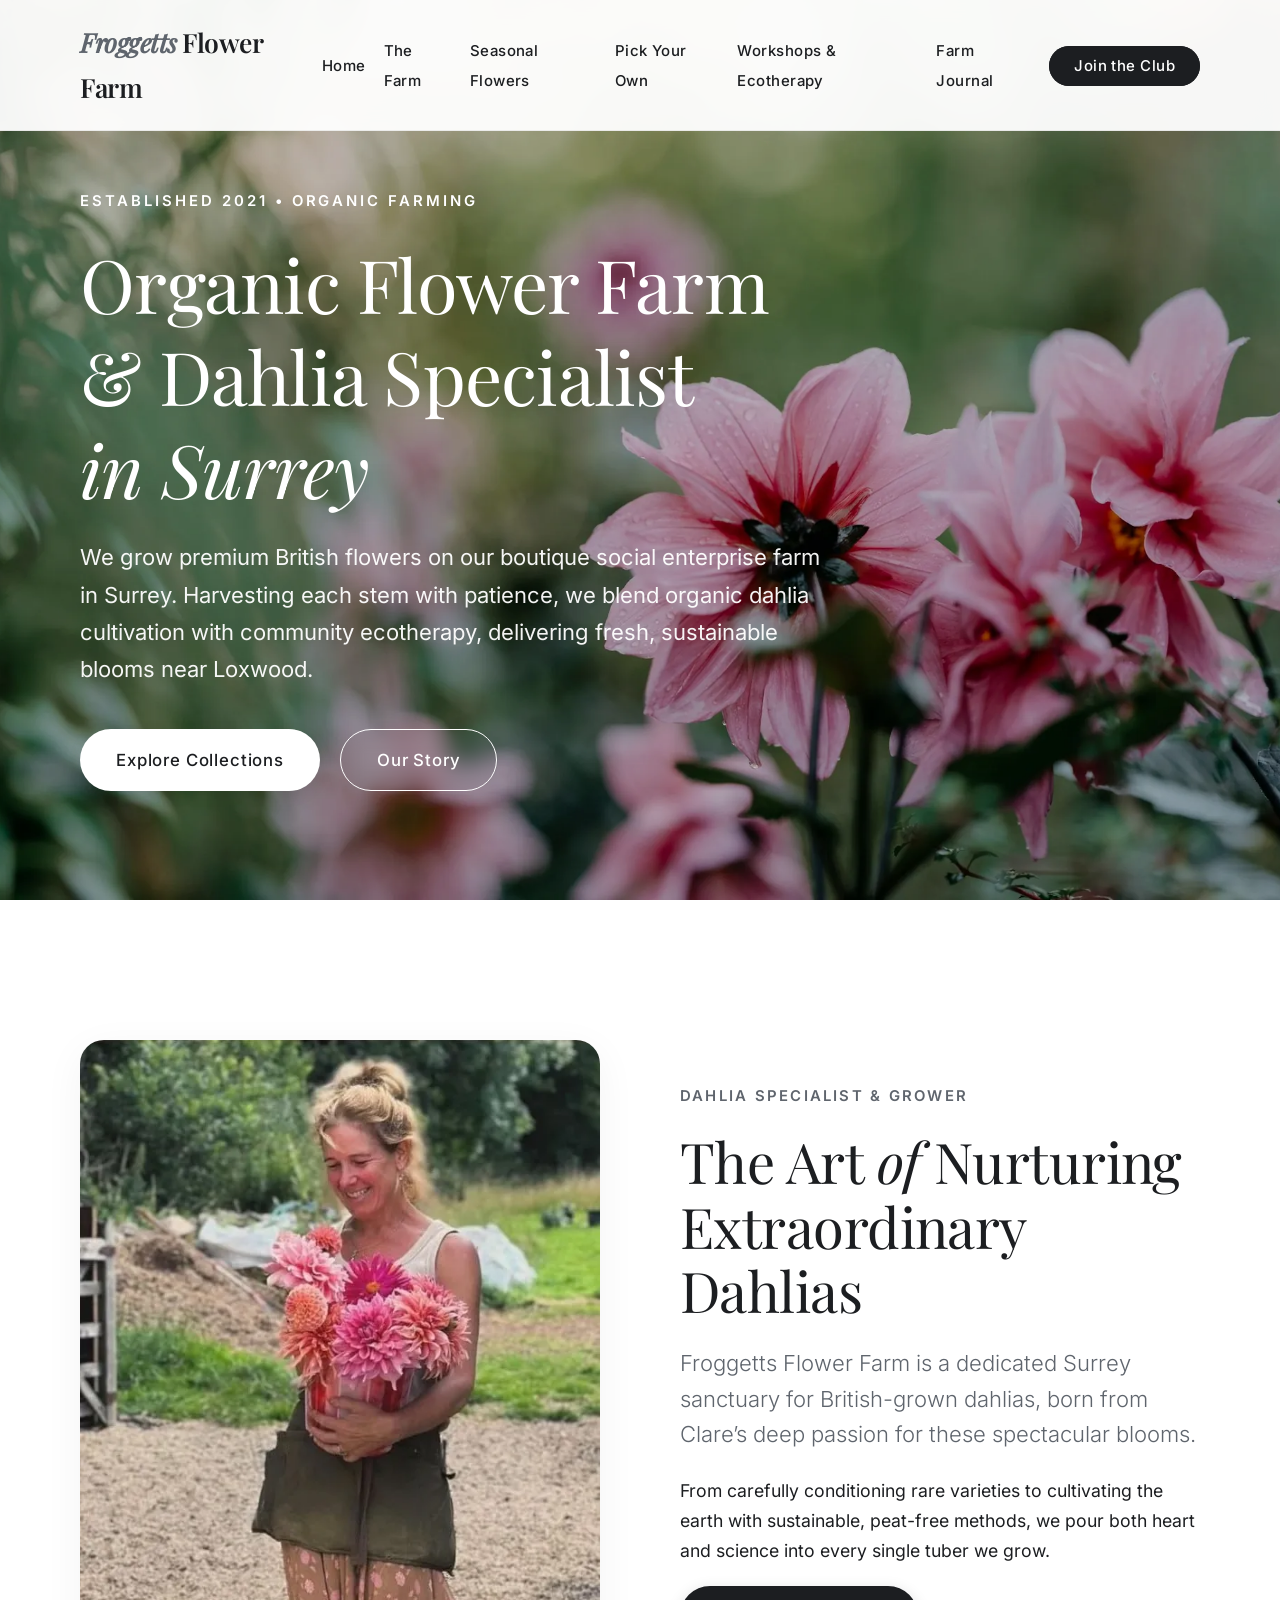
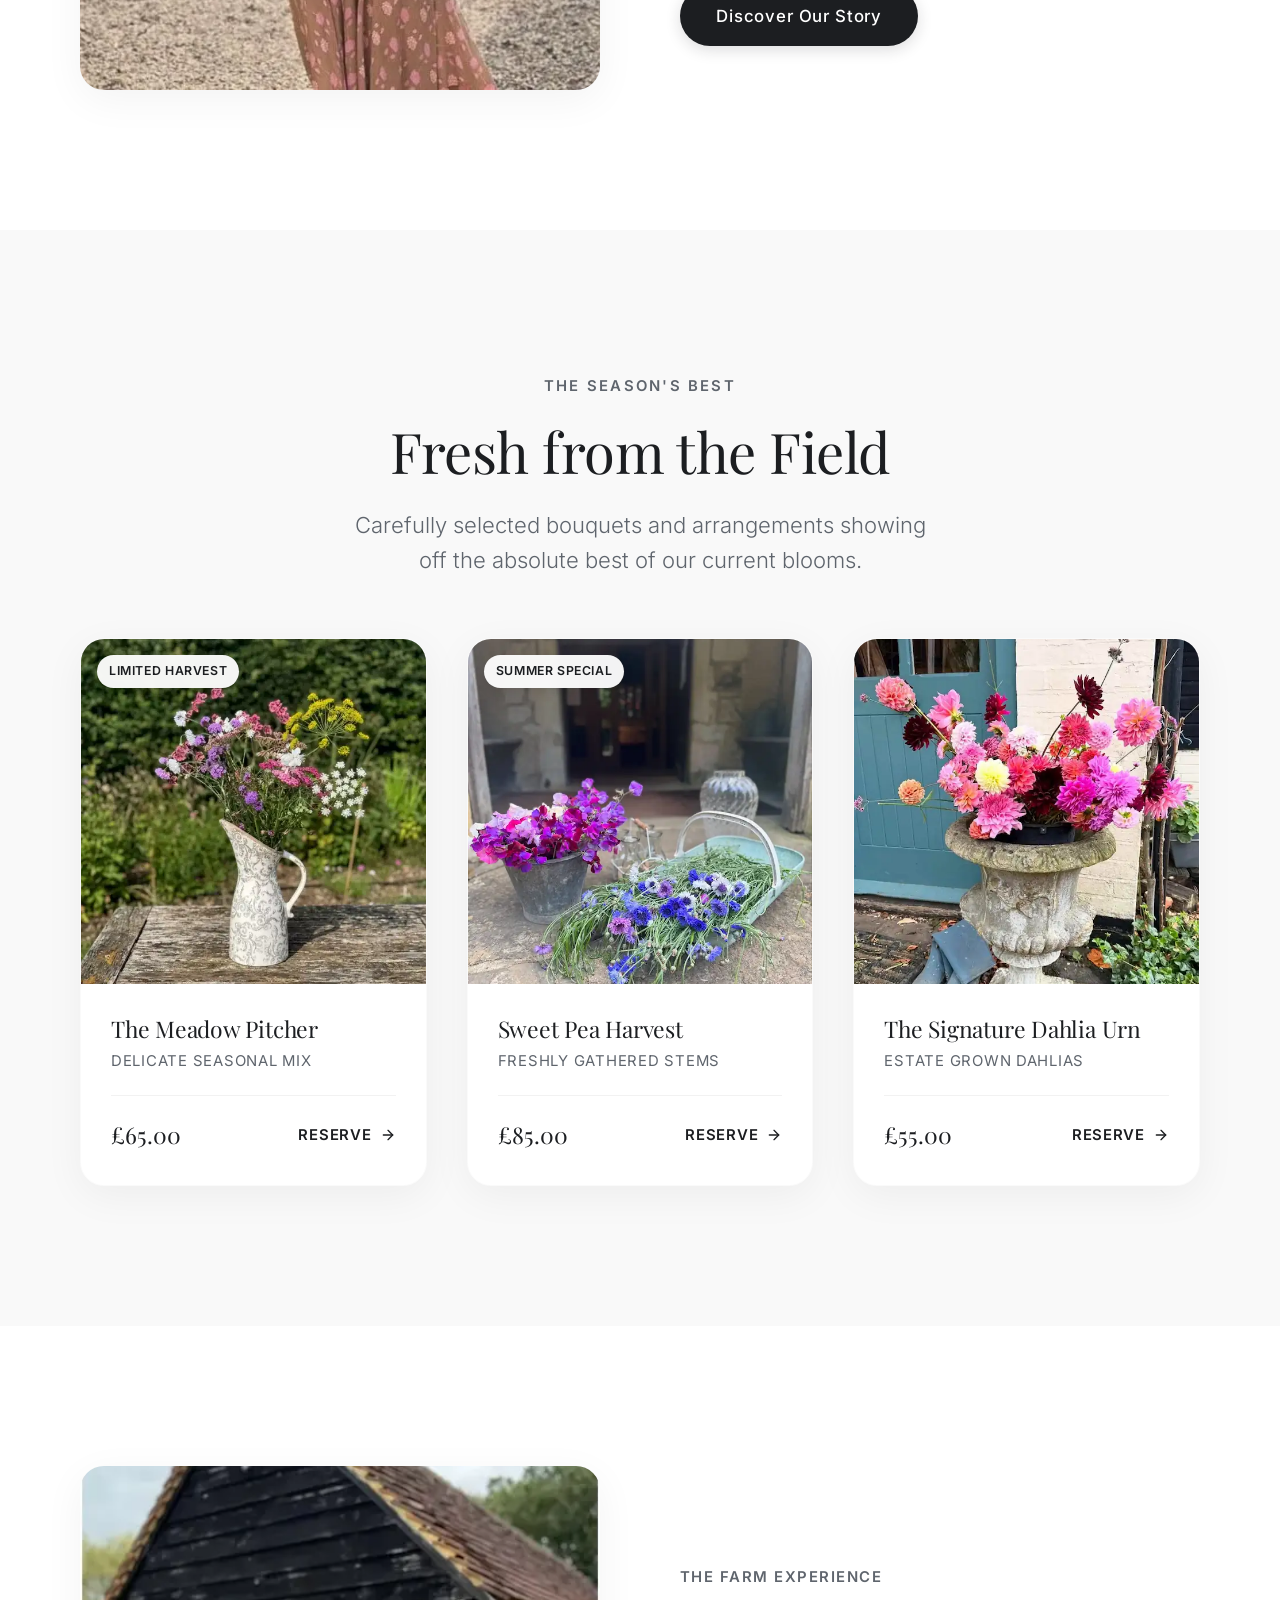
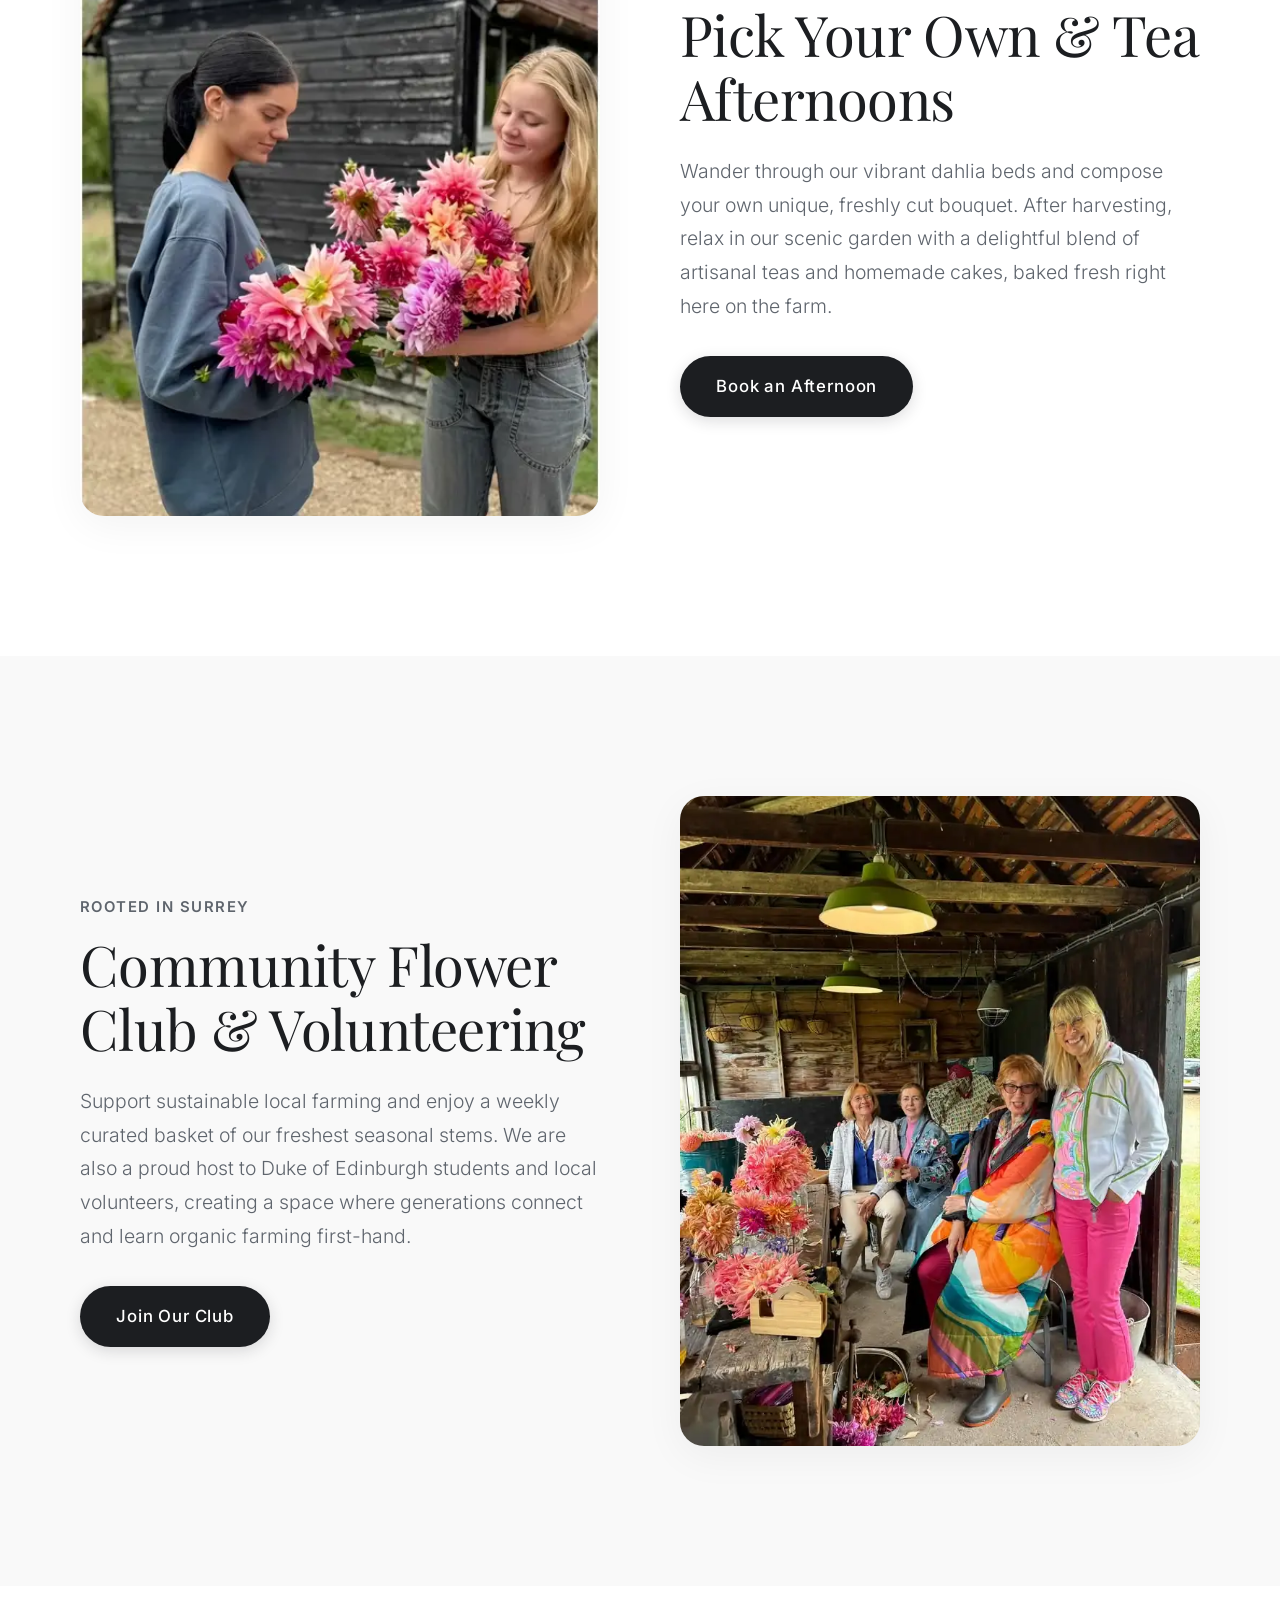
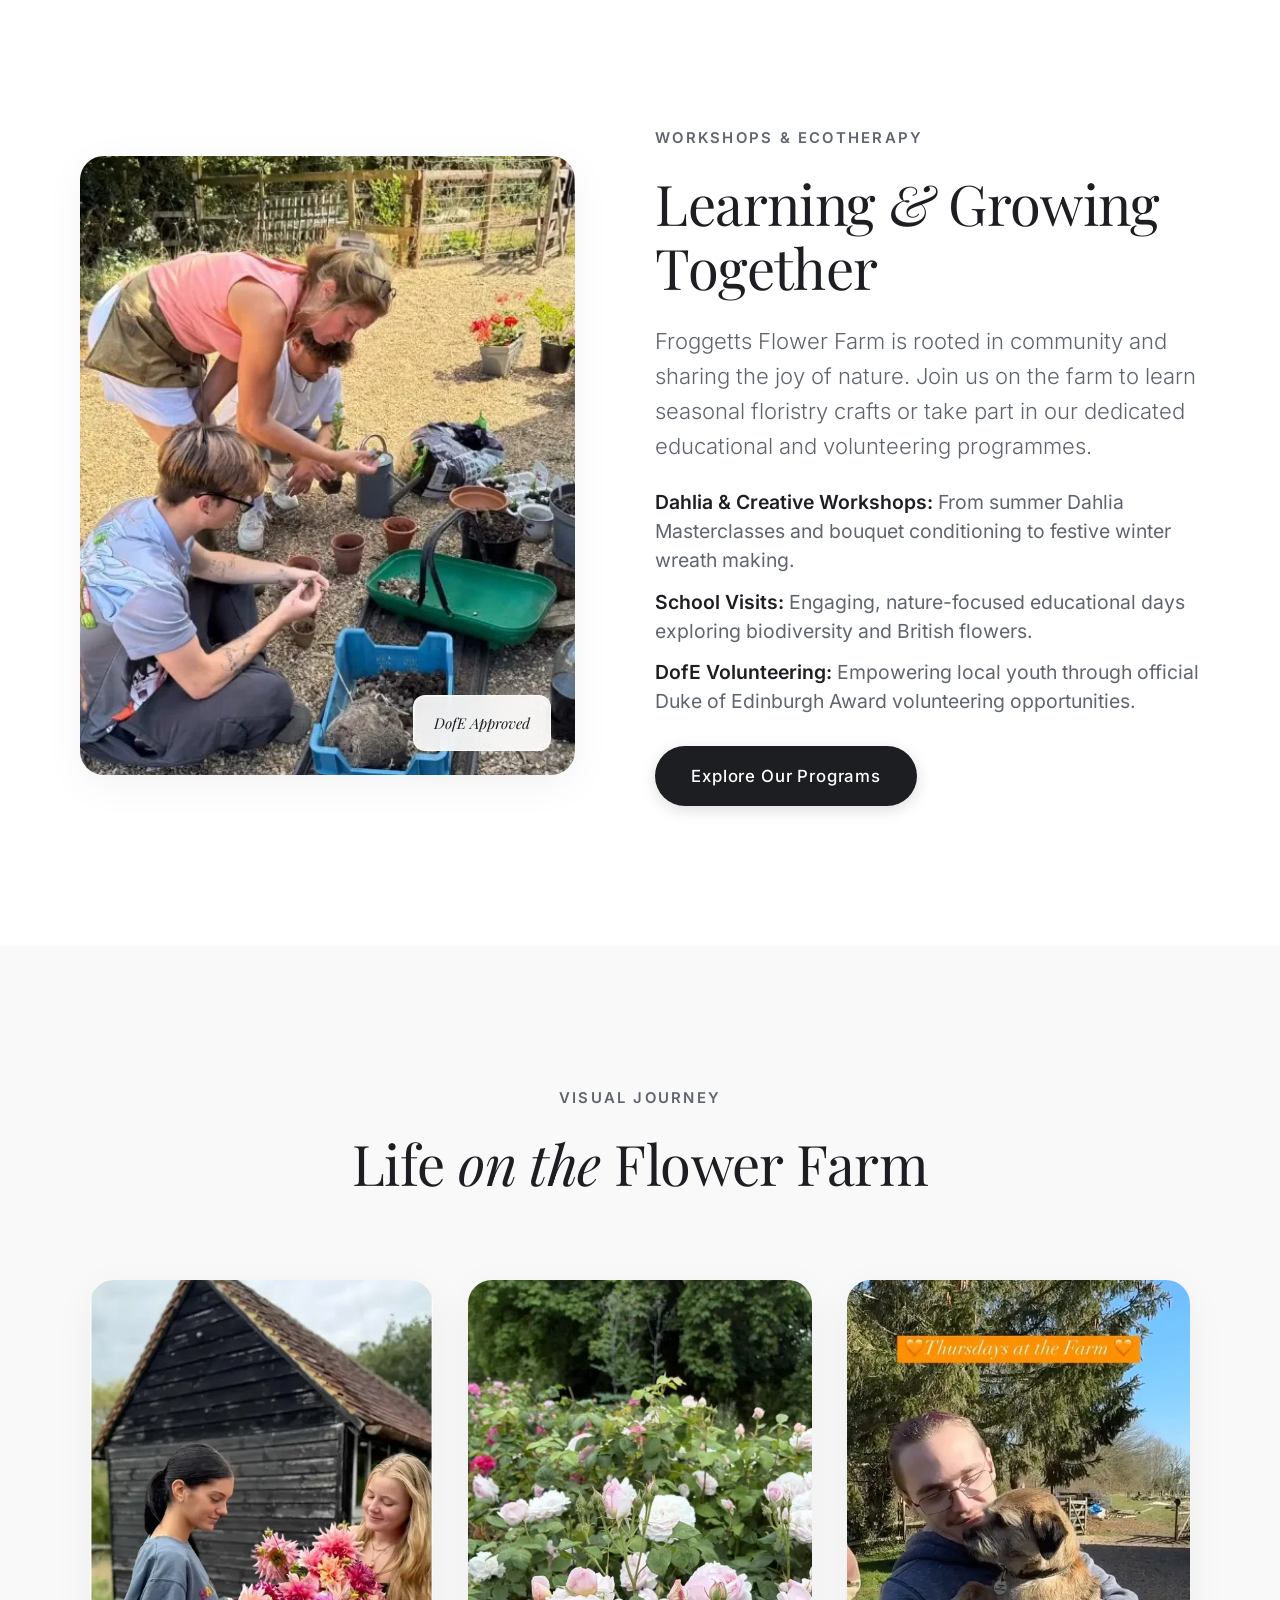
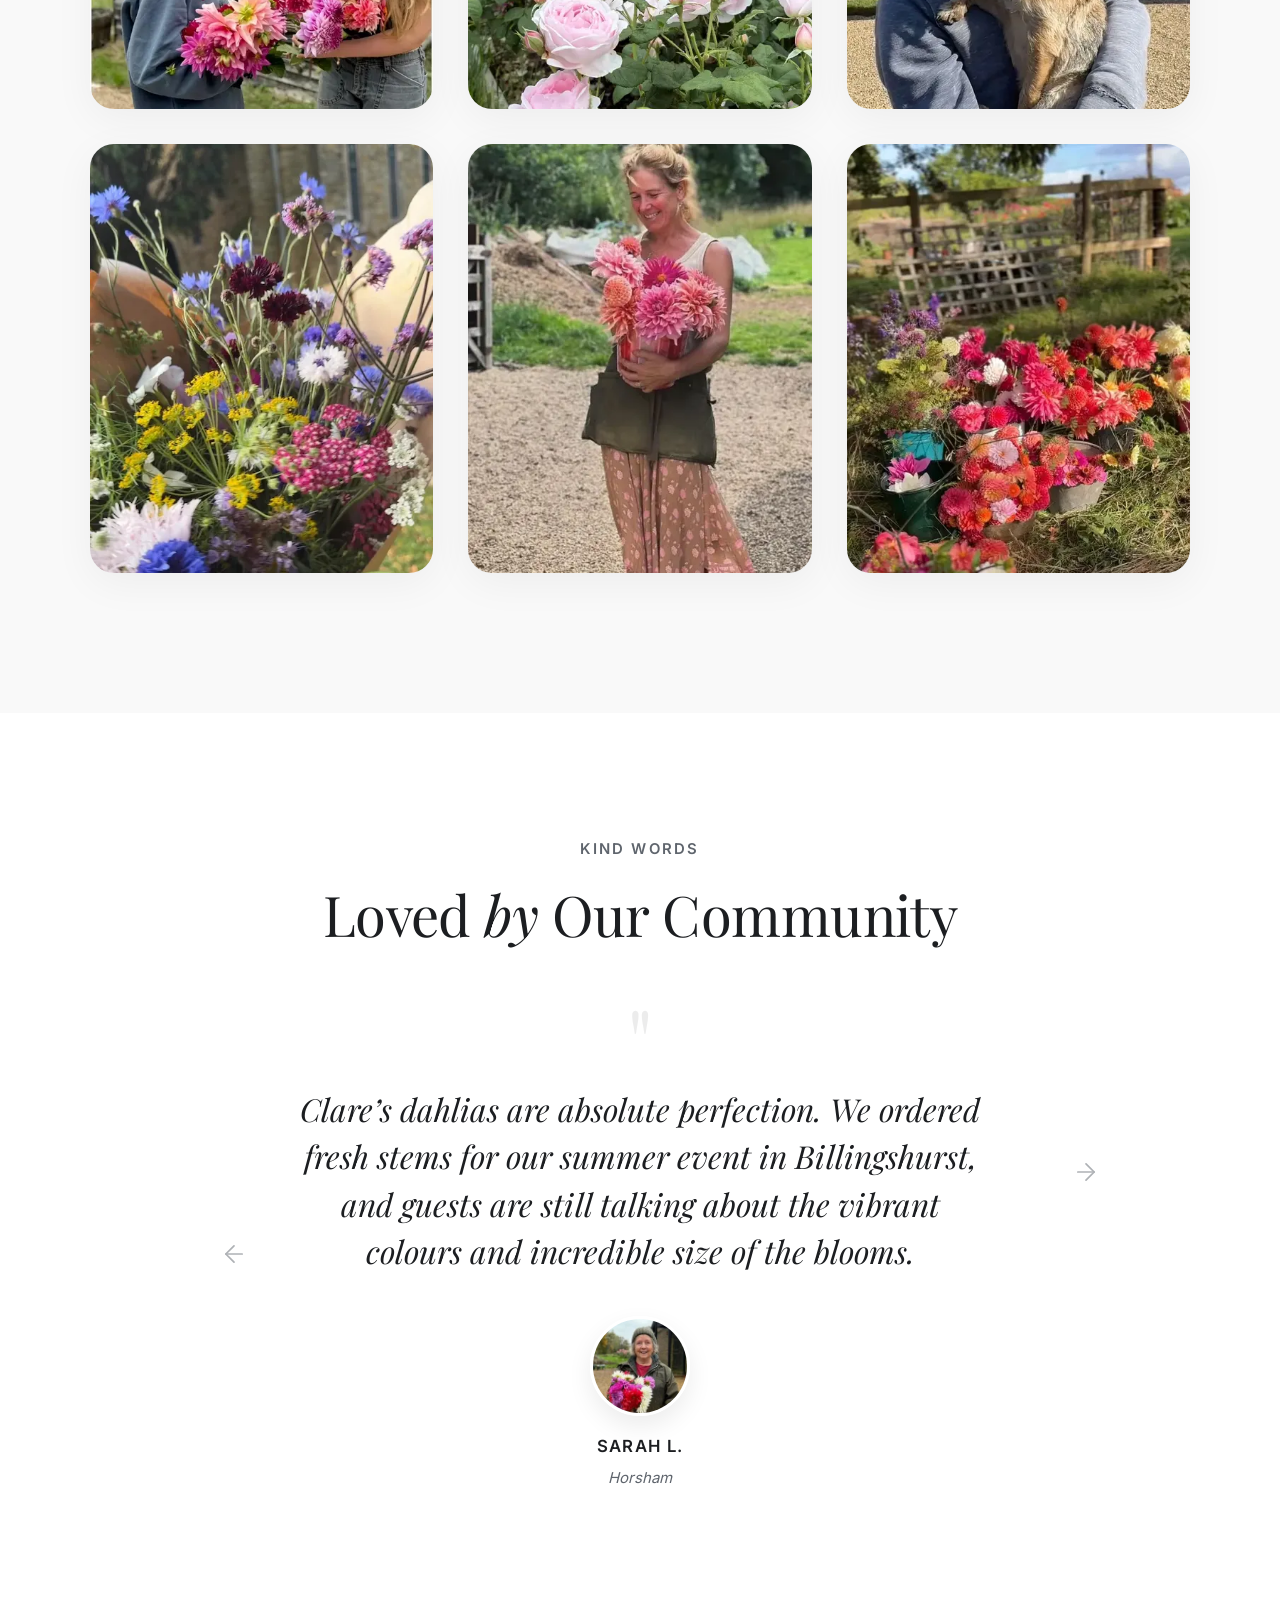
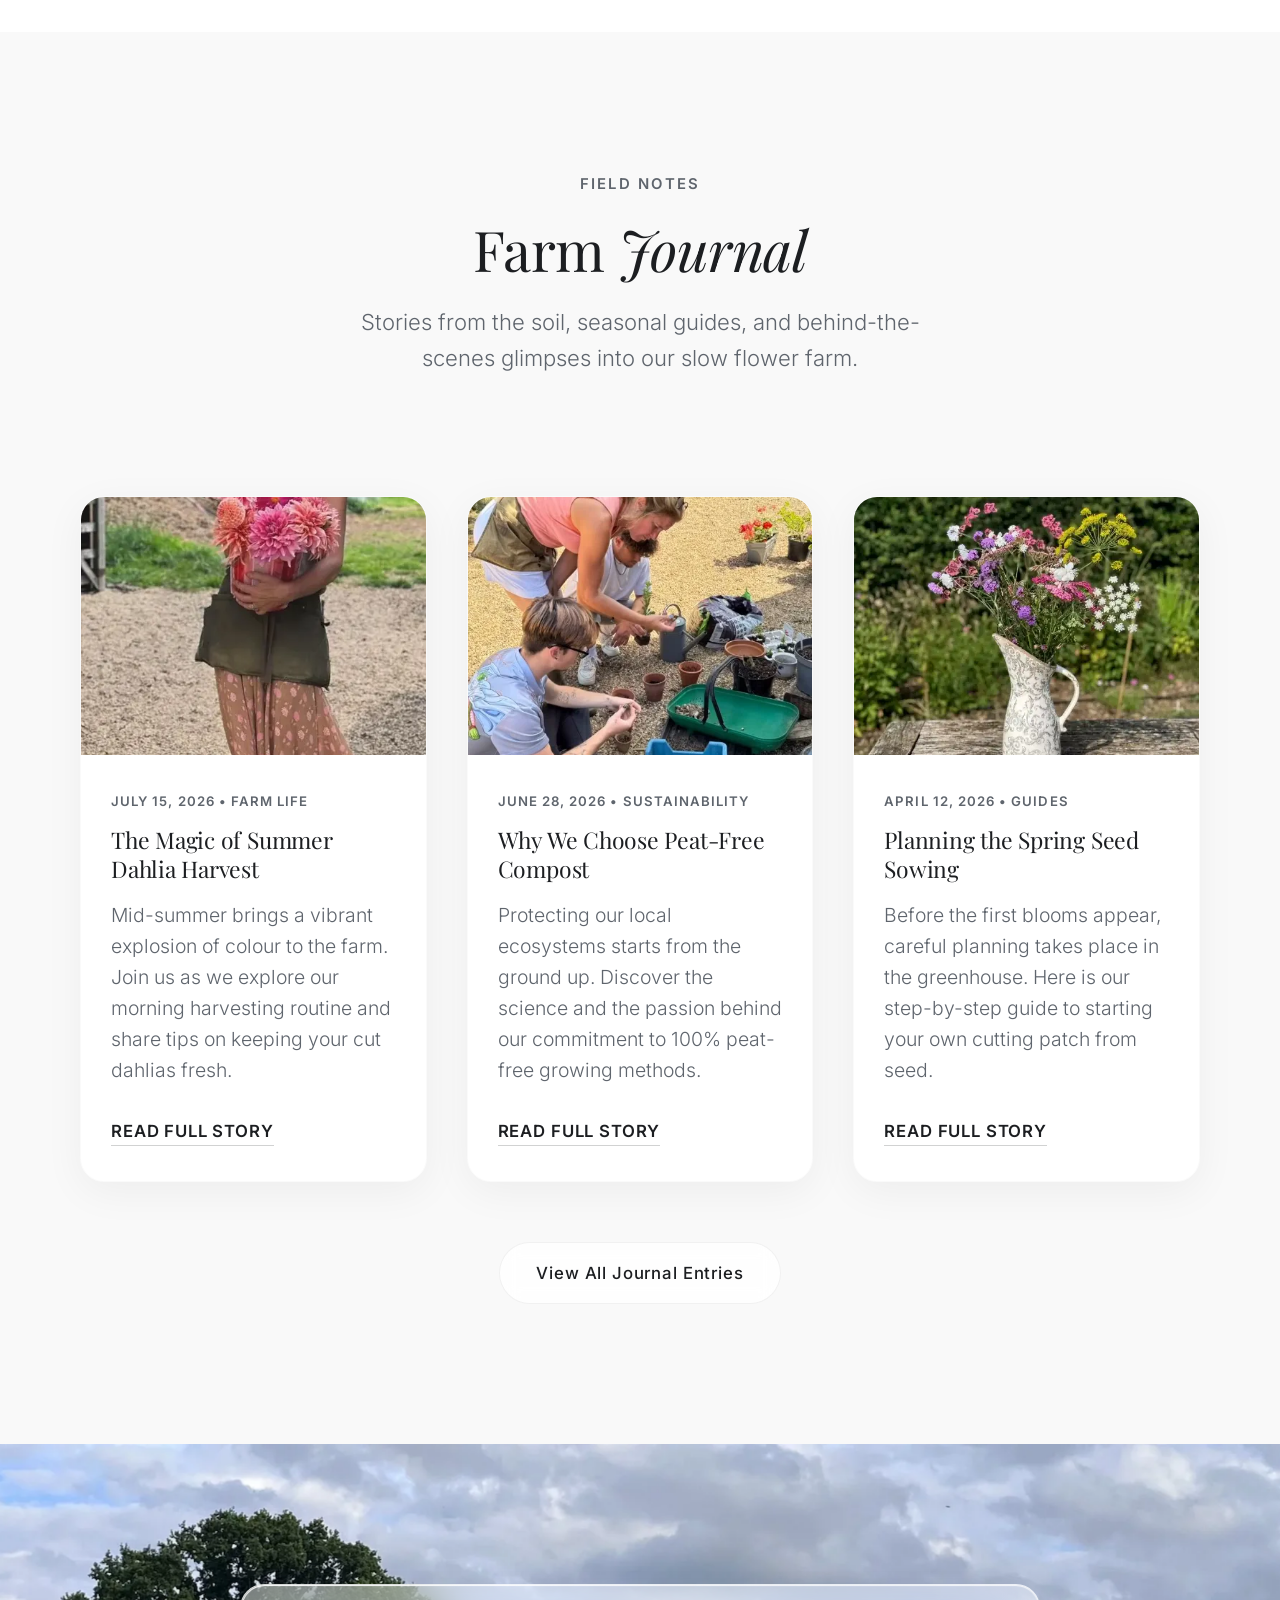
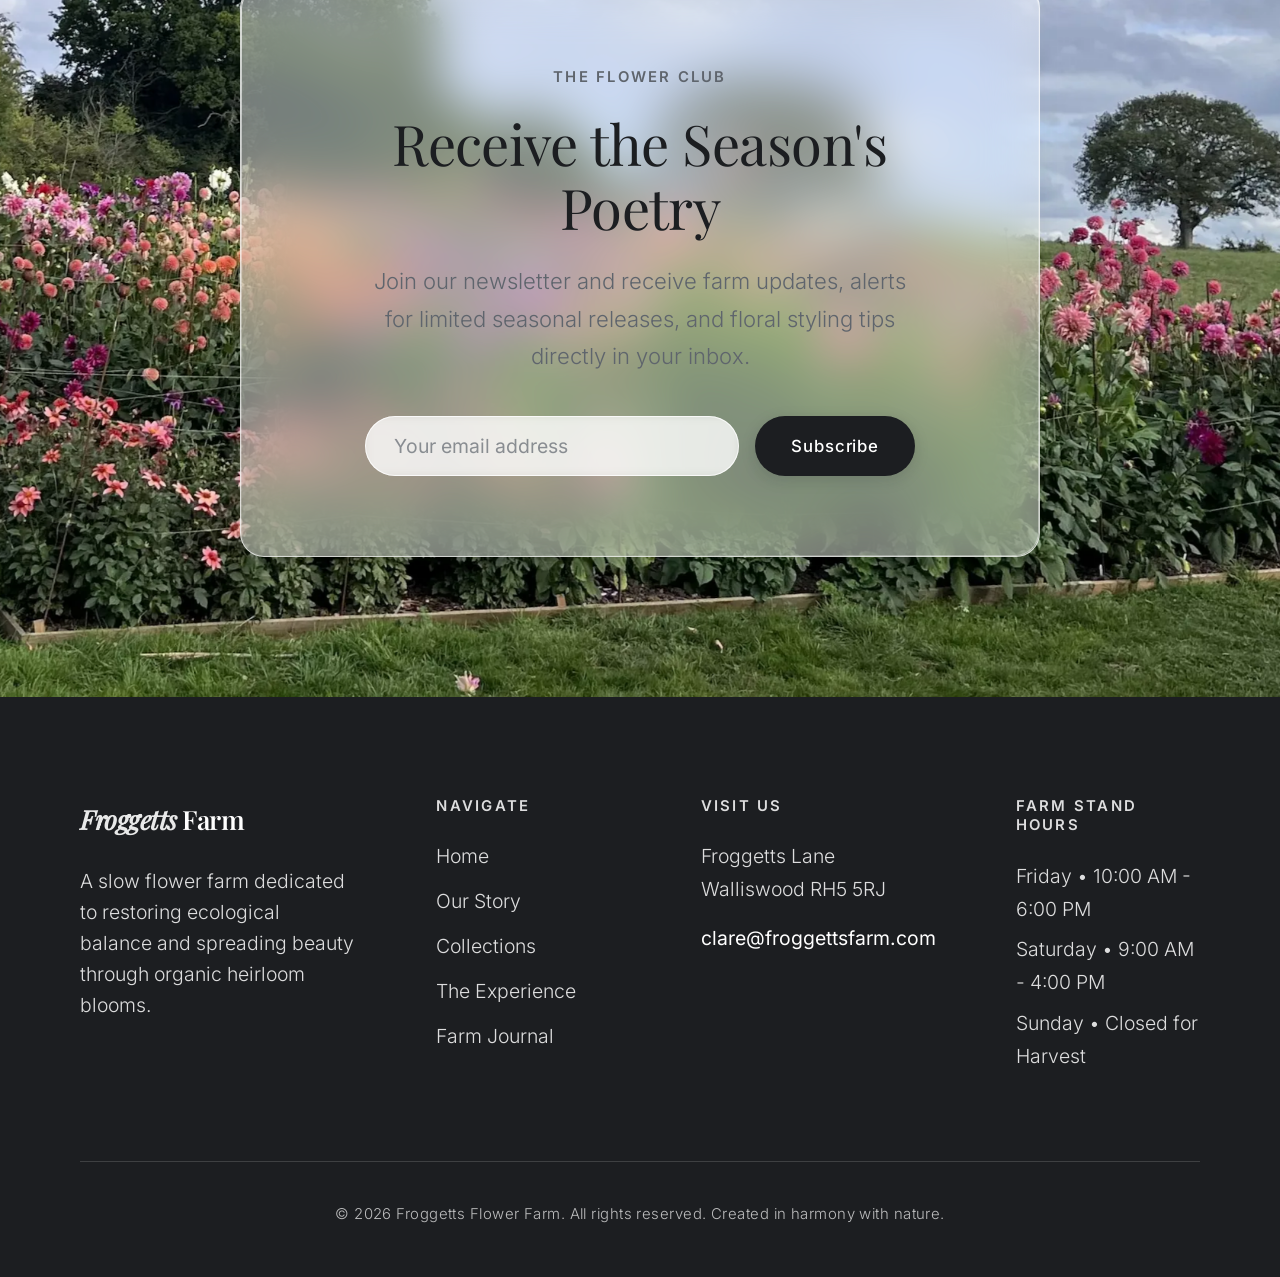
==== commit f3bddcea: "updates" ====
--- a/src/index.html
+++ b/src/index.html
@@ -134,7 +134,7 @@
         img { max-width: 100%; display: block; height: auto; }
         button { background: none; border: none; font: inherit; cursor: pointer; }
 
-        .section-container { max-width: 1280px; margin: 0 auto; padding: 0 var(--container-padding); }
+       .section-container { max-width: 1200px; margin: 0 auto; padding: 0 var(--container-padding); }
         .text-center { text-align: center; }
 
         .section-tag { font-family: var(--font-sans); font-size: var(--font-small); font-weight: 600; letter-spacing: 0.15em; color: var(--text-secondary); text-transform: uppercase; display: inline-block; margin-bottom: 20px; }
@@ -152,7 +152,7 @@
         .glass-card::before { content: ''; position: absolute; top: 0; left: 0; right: 0; bottom: 0; border-radius: inherit; padding: 1px; background: linear-gradient( 135deg, rgba(255, 255, 255, 0.7) 0%, rgba(255, 255, 255, 0.15) 30%, rgba(255, 255, 255, 0.02) 50%, rgba(255, 255, 255, 0.1) 70%, rgba(255, 255, 255, 0.4) 100% ); -webkit-mask: linear-gradient(#fff 0 0) content-box, linear-gradient(#fff 0 0); -webkit-mask-composite: xor; mask-composite: exclude; pointer-events: none; }
 
         .main-header { position: fixed; top: 0; left: 0; width: 100%; z-index: 1000; padding: 20px 0; background-color: rgba(255, 255, 255, 0.95); backdrop-filter: blur(12px); border-bottom: 1px solid rgba(0, 0, 0, 0.06); transition: all 0.3s ease; }
-        .header-container { max-width: 1280px; margin: 0 auto; padding: 0 var(--container-padding); display: flex; justify-content: space-between; align-items: center; }
+        .header-container { max-width: 1200px; margin: 0 auto; padding: 0 var(--container-padding); display: flex; justify-content: space-between; align-items: center; }
         .logo { font-family: var(--font-serif); font-size: 1.5rem; font-weight: 600; color: var(--text-primary); text-decoration: none; letter-spacing: -0.5px; }
         .logo-accent { font-style: italic; color: var(--text-secondary); }
         .nav-menu ul { display: flex; list-style: none; gap: 18px; margin: 0; padding: 0; align-items: center; }
@@ -167,7 +167,7 @@
         .hero-bg-wrapper { position: absolute; top: 0; left: 0; width: 100%; height: 100%; z-index: -2; }
         .hero-bg-img { width: 100%; height: 100%; object-fit: cover; transition: var(--transition-smooth); }
         .hero-overlay { position: absolute; top: 0; left: 0; width: 100%; height: 100%; background: rgba(0, 0, 0, 0.2); z-index: 1; pointer-events: none; }
-        .hero-container { max-width: 1280px; margin: 0 auto; padding: 0 var(--container-padding); width: 100%; display: flex; justify-content: flex-start; align-items: center; min-height: calc(100vh - 240px); z-index: 2; }
+        .hero-container { max-width: 1200px; margin: 0 auto; padding: 0 var(--container-padding); width: 100%; display: flex; justify-content: flex-start; align-items: center; min-height: calc(100vh - 240px); z-index: 2; }
         .hero-text-container { max-width: 750px; width: 100%; padding: 0; background: transparent; border: none; box-shadow: none; text-align: left; display: flex; flex-direction: column; align-items: flex-start; }
         .card-subtitle { font-family: var(--font-sans); font-size: var(--font-small); letter-spacing: 0.2em; font-weight: 700; color: var(--white); display: block; margin-bottom: 24px; text-transform: uppercase; }
         .hero-title { font-size: var(--font-h1); line-height: 1.25; margin-bottom: 24px; color: var(--white); }
@@ -370,7 +370,6 @@
             .collections-grid { grid-template-columns: repeat(2, 1fr); gap: 30px; }
             .footer-grid { grid-template-columns: repeat(2, 1fr); gap: 50px; }
             .editorial-flex-container { gap: 40px; }
-            .editorial-display-img { height: 420px; }
         }
 
         @media (max-width: 768px) {
@@ -385,14 +384,12 @@
             .nav-menu.active { right: 0; }
             .nav-menu ul { flex-direction: column; align-items: flex-start; gap: 30px; }
             .hero-glass-card { padding: 40px 24px; }
-            .about-grid { grid-template-columns: 1fr; gap: 60px; }
+            .about-grid { flex-direction: column; gap: 60px; }
             .about-visual { order: -1; }
-            .about-img { height: 400px; }
             .frame-backdrop { right: -20px; bottom: -20px; left: 20px; top: 20px; }
             .collections-grid { grid-template-columns: 1fr; gap: 40px; }
             .editorial-flex-container, .editorial-flex-container.row-reversed { flex-direction: column; gap: 32px; }
             .editorial-image-block, .editorial-text-block { width: 100%; }
-            .editorial-display-img { height: 320px; }
             .gallery-grid { display: flex; gap: 20px; overflow-x: auto; scroll-snap-type: x mandatory; padding: 20px var(--container-padding); scrollbar-width: none; }
             .gallery-item { flex: 0 0 calc(100% - 40px); scroll-snap-align: center; aspect-ratio: auto; height: 400px; }
             .slider-btn { display: flex; position: absolute; top: 50%; transform: translateY(-50%); width: 40px; height: 40px; border-radius: 50%; background: var(--white); border: 1px solid rgba(0,0,0,0.05); box-shadow: 0 4px 15px rgba(0,0,0,0.1); color: var(--text-primary); align-items: center; justify-content: center; z-index: 10; cursor: pointer; }
@@ -955,85 +952,111 @@
     </div>
     
     <script>
-        // Header scroll effect
+        // 1. Fejléc görgetési effektus (Zökkenőmentes rögzítés)
         window.addEventListener('scroll', () => {
             const header = document.getElementById('main-header');
             if (header) {
-                if (window.scrollY > 50) {
+                if (window.scrollY > 20) { // 50-ről lecsökkentve, hogy azonnal reagáljon
                     header.classList.add('scrolled');
                 } else {
                     header.classList.remove('scrolled');
                 }
             }
-        });
-
-        // Mobile nav toggle
+        }, { passive: true }); // Teljesítmény optimalizálás görgetéshez
+
+        // 2. Mobil menü vezérlés
         const toggle = document.getElementById('mobile-nav-toggle');
         const menu = document.getElementById('nav-menu');
         if (toggle && menu) {
-            toggle.addEventListener('click', () => {
+            toggle.addEventListener('click', (e) => {
+                e.stopPropagation(); // Meggátolja, hogy a kattintás azonnal bezárja
                 menu.classList.toggle('active');
                 toggle.classList.toggle('active');
             });
-        }
-
-        // Smooth scroll for anchors
+
+            // Ha a menün kívülre kattintanak, záródjon be automatic
+            document.addEventListener('click', (e) => {
+                if (!menu.contains(e.target) && !toggle.contains(e.target)) {
+                    menu.classList.remove('active');
+                    toggle.classList.remove('active');
+                }
+            });
+        }
+
+        // 3. Finom görgetés a horgony (anchor) linkekhez
         document.querySelectorAll('a[href^="#"]').forEach(anchor => {
             anchor.addEventListener('click', function (e) {
                 e.preventDefault();
-                const target = document.querySelector(this.getAttribute('href'));
+                const targetId = this.getAttribute('href');
+                if (targetId === '#') return;
+                
+                const target = document.querySelector(targetId);
                 if (target) {
                     if (menu) menu.classList.remove('active');
                     if (toggle) toggle.classList.remove('active');
-                    target.scrollIntoView({
+                    
+                    // Kiszámoljuk a fix fejléc magasságát, hogy ne takarja ki a címsort
+                    const headerOffset = document.getElementById('main-header')?.offsetHeight || 80;
+                    const elementPosition = target.getBoundingClientRect().top;
+                    const offsetPosition = elementPosition + window.pageYOffset - headerOffset;
+
+                    window.scrollTo({
+                        top: offsetPosition,
                         behavior: 'smooth'
                     });
                 }
             });
         });
 
-        // Intersection Observer for fade-in animations
+        // 4. Javított és biztonságos Görgetési Animáció (Intersection Observer)
         const observerOptions = {
-            threshold: 0.15,
-            rootMargin: '0px 0px -150px 0px'
+            threshold: 0.1, // 0.15-ről csökkentve, hogy kisebb kijelzőkön is hamarabb elinduljon
+            rootMargin: '0px 0px -50px 0px'
         };
 
         const observer = new IntersectionObserver((entries) => {
             entries.forEach(entry => {
                 if (entry.isIntersecting) {
                     entry.target.classList.add('fade-in-section');
-                    const cards = entry.target.querySelectorAll('.product-card, .experience-card, .gallery-item, .testimonial-card, .img-col-1, .img-col-2, .learning-content, .journal-card');
+                    
+                    // Csak azokat az elemeket animáljuk, amik valóban bent vannak a szekcióban
+                    const cards = entry.target.querySelectorAll('.product-card, .editorial-text-block, .gallery-item, .learning-content, .journal-card');
                     cards.forEach((card, index) => {
-                        card.style.animationDelay = `${index * 0.2}s`;
+                        card.style.animationDelay = `${index * 0.15}s`; // Finomabb, 0.15s-es lépcsőzetesség
                         card.classList.add('fade-in-card');
                     });
+                    
                     observer.unobserve(entry.target);
                 }
             });
         }, observerOptions);
 
-        document.querySelectorAll('.about-section, .collections-section, .experience-section, .learning-section, .gallery-section, .testimonials-section, .subscribe-section, .journal-teaser-section').forEach(section => {
+        // Csak akkor figyeljük, ha léteznek a szekciók
+        document.querySelectorAll('.about-section, .collections-section, .farm-editorial-section, .learning-section, .gallery-section, .testimonials-section, .subscribe-section, .journal-teaser-section').forEach(section => {
             observer.observe(section);
         });
 
-        // Gallery Slider Logic
+        // 5. Galéria Csúszka (Slider) logika mobilra
         const galleryTrack = document.querySelector('.gallery-grid');
         const prevBtn = document.getElementById('gallery-prev');
         const nextBtn = document.getElementById('gallery-next');
 
         if (galleryTrack && prevBtn && nextBtn) {
+            const getScrollAmount = () => {
+                const firstItem = galleryTrack.querySelector('.gallery-item');
+                return firstItem ? firstItem.offsetWidth + 35 : 300; // 35px a gap mérete a CSS-ben
+            };
+
             nextBtn.addEventListener('click', () => {
-                const itemWidth = galleryTrack.querySelector('.gallery-item').offsetWidth + 40;
-                galleryTrack.scrollBy({ left: itemWidth, behavior: 'smooth' });
+                galleryTrack.scrollBy({ left: getScrollAmount(), behavior: 'smooth' });
             });
 
             prevBtn.addEventListener('click', () => {
-                const itemWidth = galleryTrack.querySelector('.gallery-item').offsetWidth + 40;
-                galleryTrack.scrollBy({ left: -itemWidth, behavior: 'smooth' });
+                galleryTrack.scrollBy({ left: -getScrollAmount(), behavior: 'smooth' });
             });
         }
 
-        // Lightbox Logic - HD KÉPEKRE HANGOLVA
+        // 6. Nagyméretű Képnézegető (Lightbox) - Golyóálló verzió
         const lightbox = document.getElementById('lightbox');
         const lightboxImg = document.getElementById('lightbox-img');
         const lightboxClose = document.getElementById('lightbox-close');
@@ -1044,26 +1067,36 @@
                 trigger.addEventListener('click', (e) => {
                     e.preventDefault(); 
                     const hdImageUrl = trigger.getAttribute('href'); 
-                    lightboxImg.src = hdImageUrl;
-                    lightbox.classList.add('active');
-                    document.body.style.overflow = 'hidden';
+                    if (hdImageUrl) {
+                        lightboxImg.src = hdImageUrl;
+                        lightbox.classList.add('active');
+                        document.body.style.overflow = 'hidden'; // Meggátolja a háttér görgetését
+                    }
                 });
             });
 
-            lightboxClose.addEventListener('click', () => {
+            const closeLightbox = () => {
                 lightbox.classList.remove('active');
                 document.body.style.overflow = '';
+                setTimeout(() => { lightboxImg.src = ''; }, 300); // Törli a képet bezárás után, hogy legközelebb ne villanjon be a régi
+            };
+
+            lightboxClose.addEventListener('click', closeLightbox);
+            
+            // Bezárás ha a fekete háttérre kattintanak
+            lightbox.addEventListener('click', (e) => {
+                if (e.target === lightbox) closeLightbox();
             });
 
-            lightbox.addEventListener('click', (e) => {
-                if (e.target === lightbox) {
-                    lightbox.classList.remove('active');
-                    document.body.style.overflow = '';
+            // Bezárás az ESC billentyűvel
+            document.addEventListener('keydown', (e) => {
+                if (e.key === 'Escape' && lightbox.classList.contains('active')) {
+                    closeLightbox();
                 }
             });
         }
 
-        // Testimonial Slider Logic
+        // 7. Vélemények (Testimonials) Csúszka
         const testiTrack = document.getElementById('testi-track');
         const testiSlides = document.querySelectorAll('.testimonial-single');
         const testiPrev = document.getElementById('testi-prev');
@@ -1071,18 +1104,14 @@
         let currentTesti = 0;
 
         function updateTestimonialSlider() {
-            if (!testiTrack) return;
+            if (!testiTrack || testiSlides.length === 0) return;
             testiTrack.style.transform = `translateX(-${currentTesti * 100}%)`;
             testiSlides.forEach((slide, index) => {
-                if (index === currentTesti) {
-                    slide.classList.add('active');
-                } else {
-                    slide.classList.remove('active');
-                }
+                slide.classList.toggle('active', index === currentTesti);
             });
         }
 
-        if (testiPrev && testiNext) {
+        if (testiPrev && testiNext && testiSlides.length > 0) {
             testiNext.addEventListener('click', () => {
                 currentTesti = (currentTesti + 1) % testiSlides.length;
                 updateTestimonialSlider();
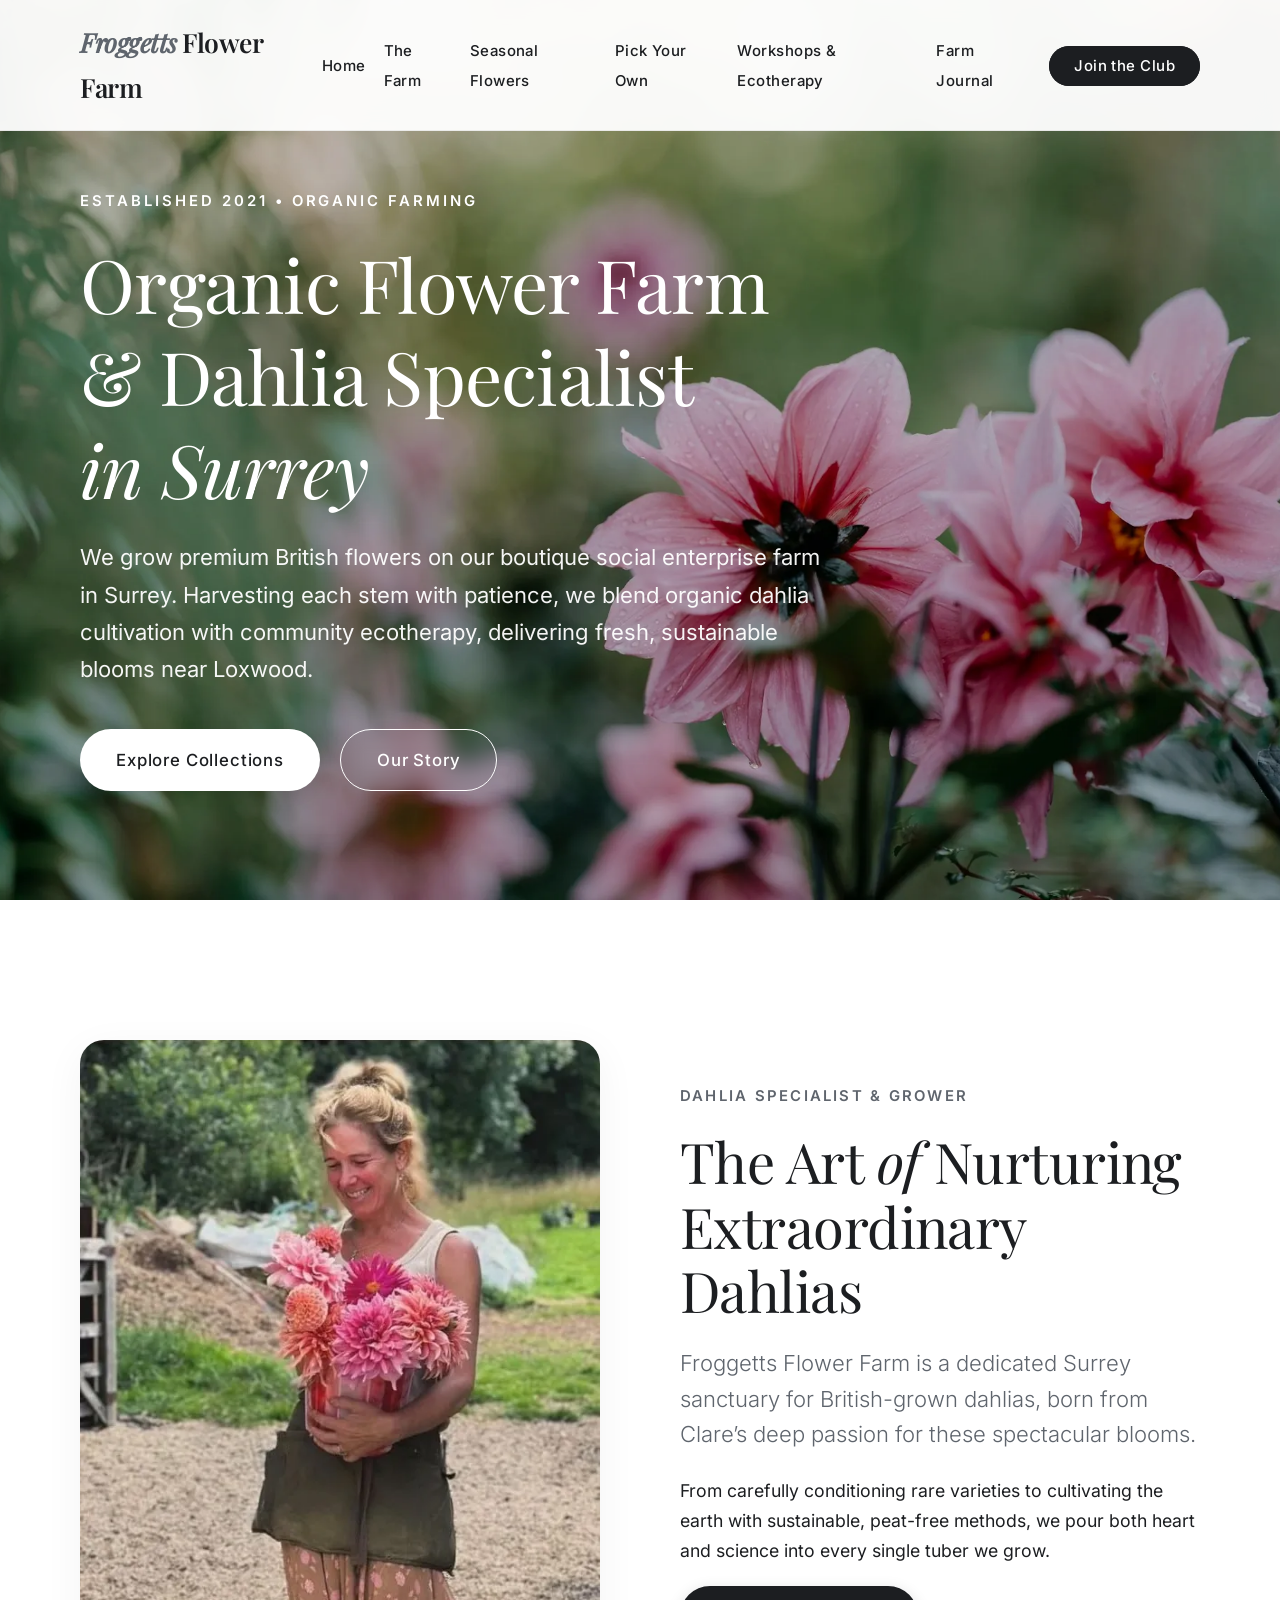
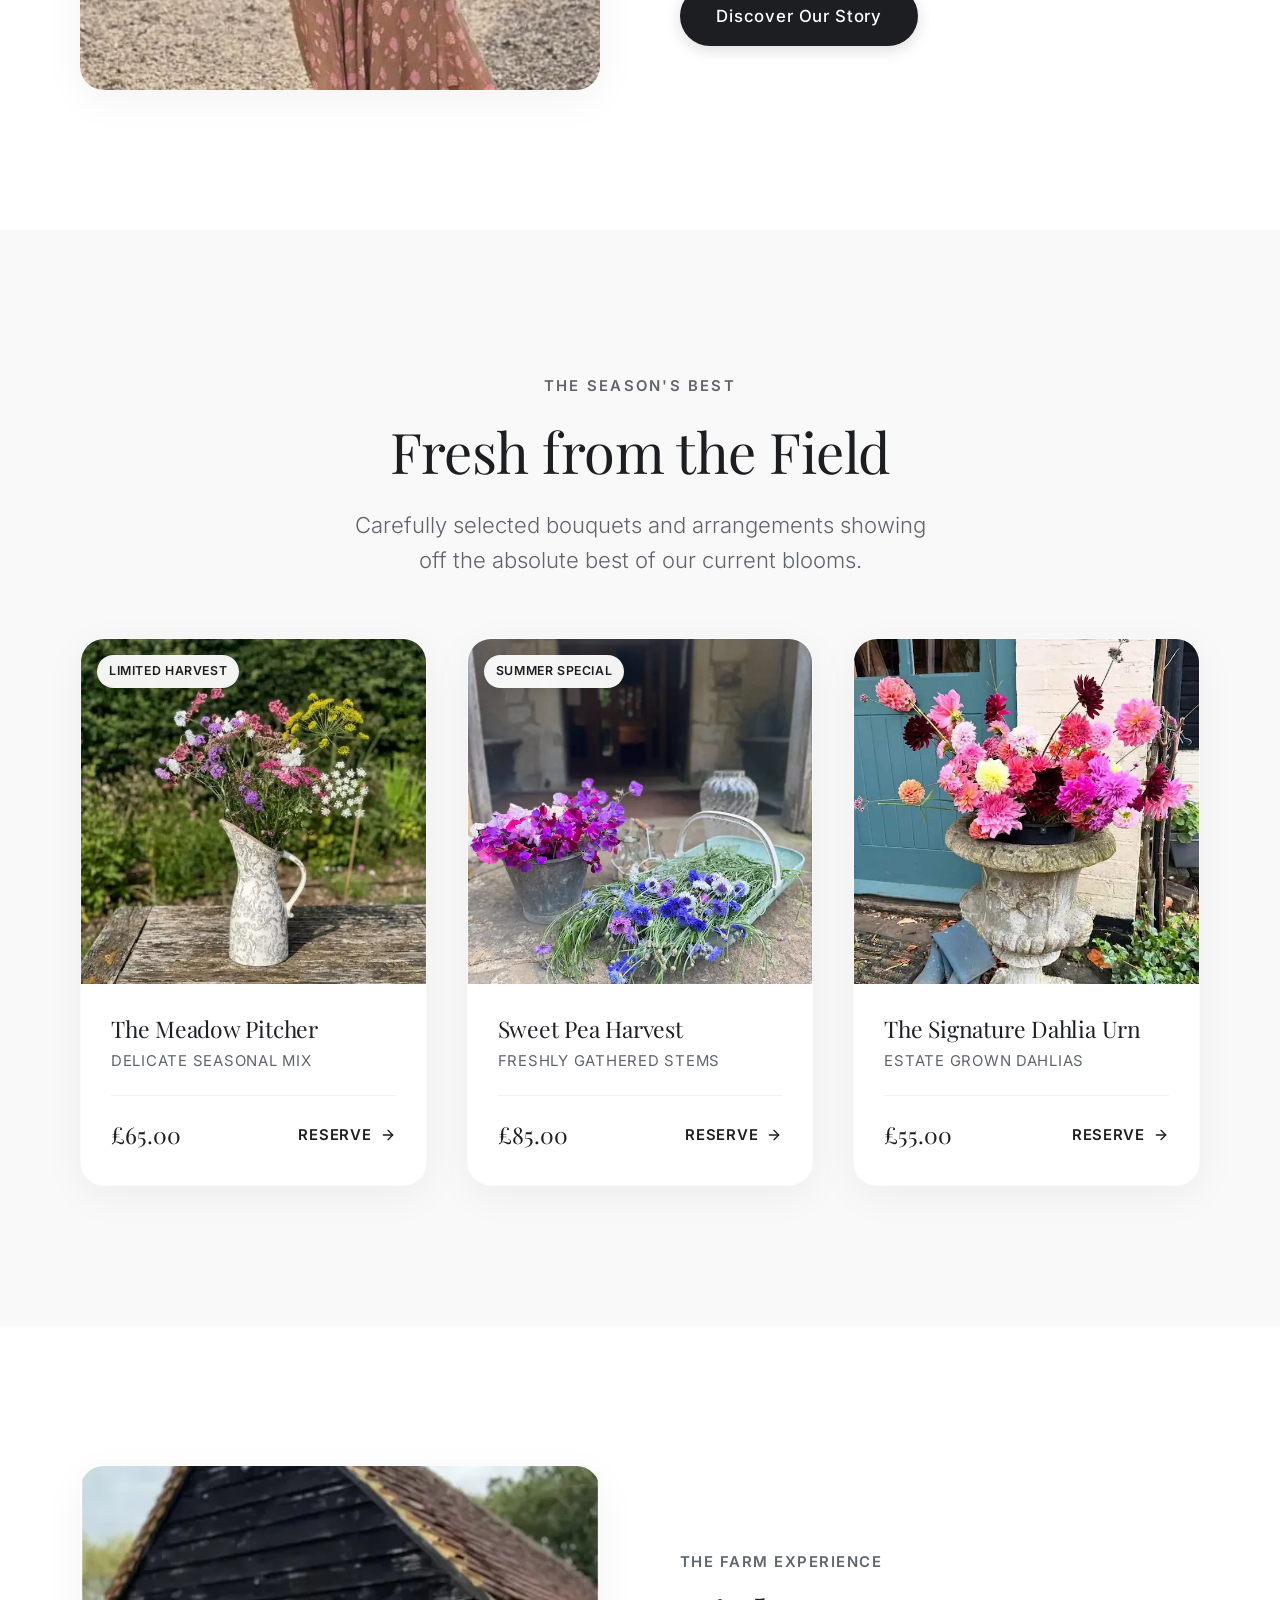
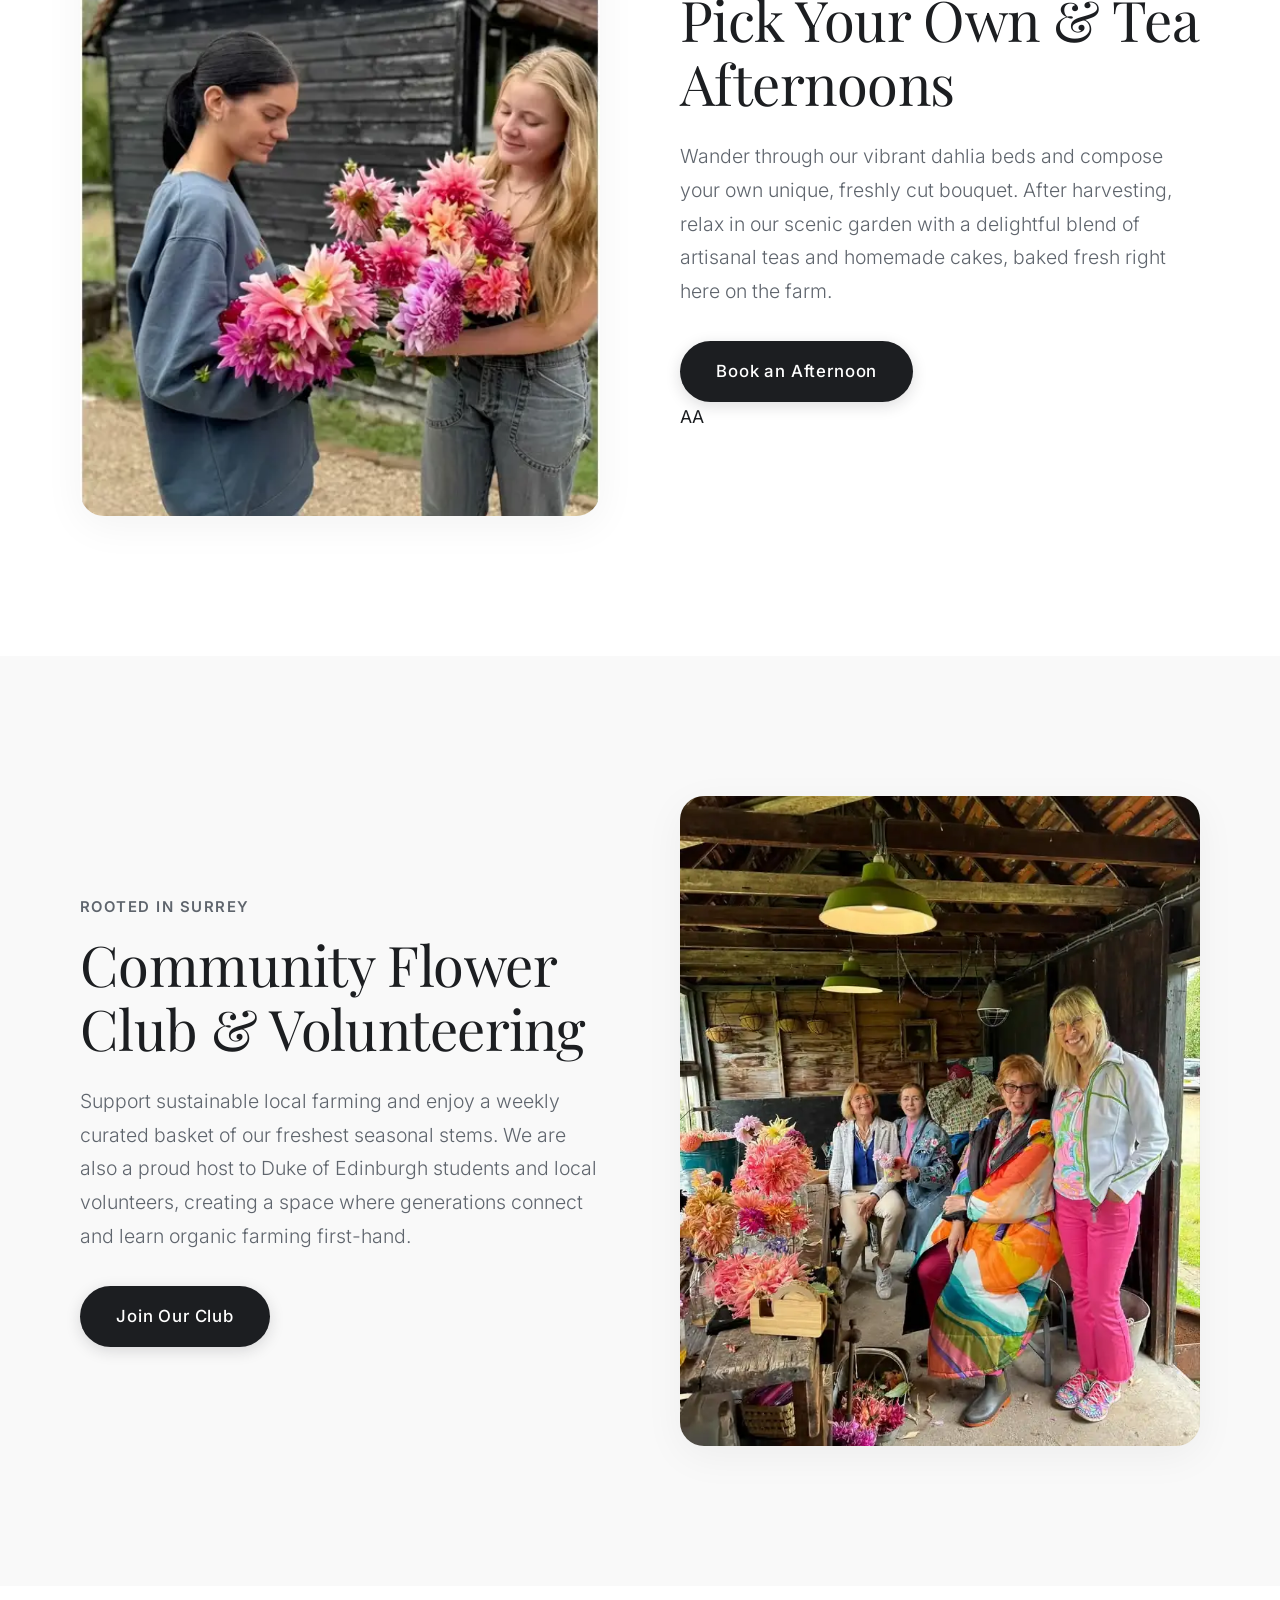
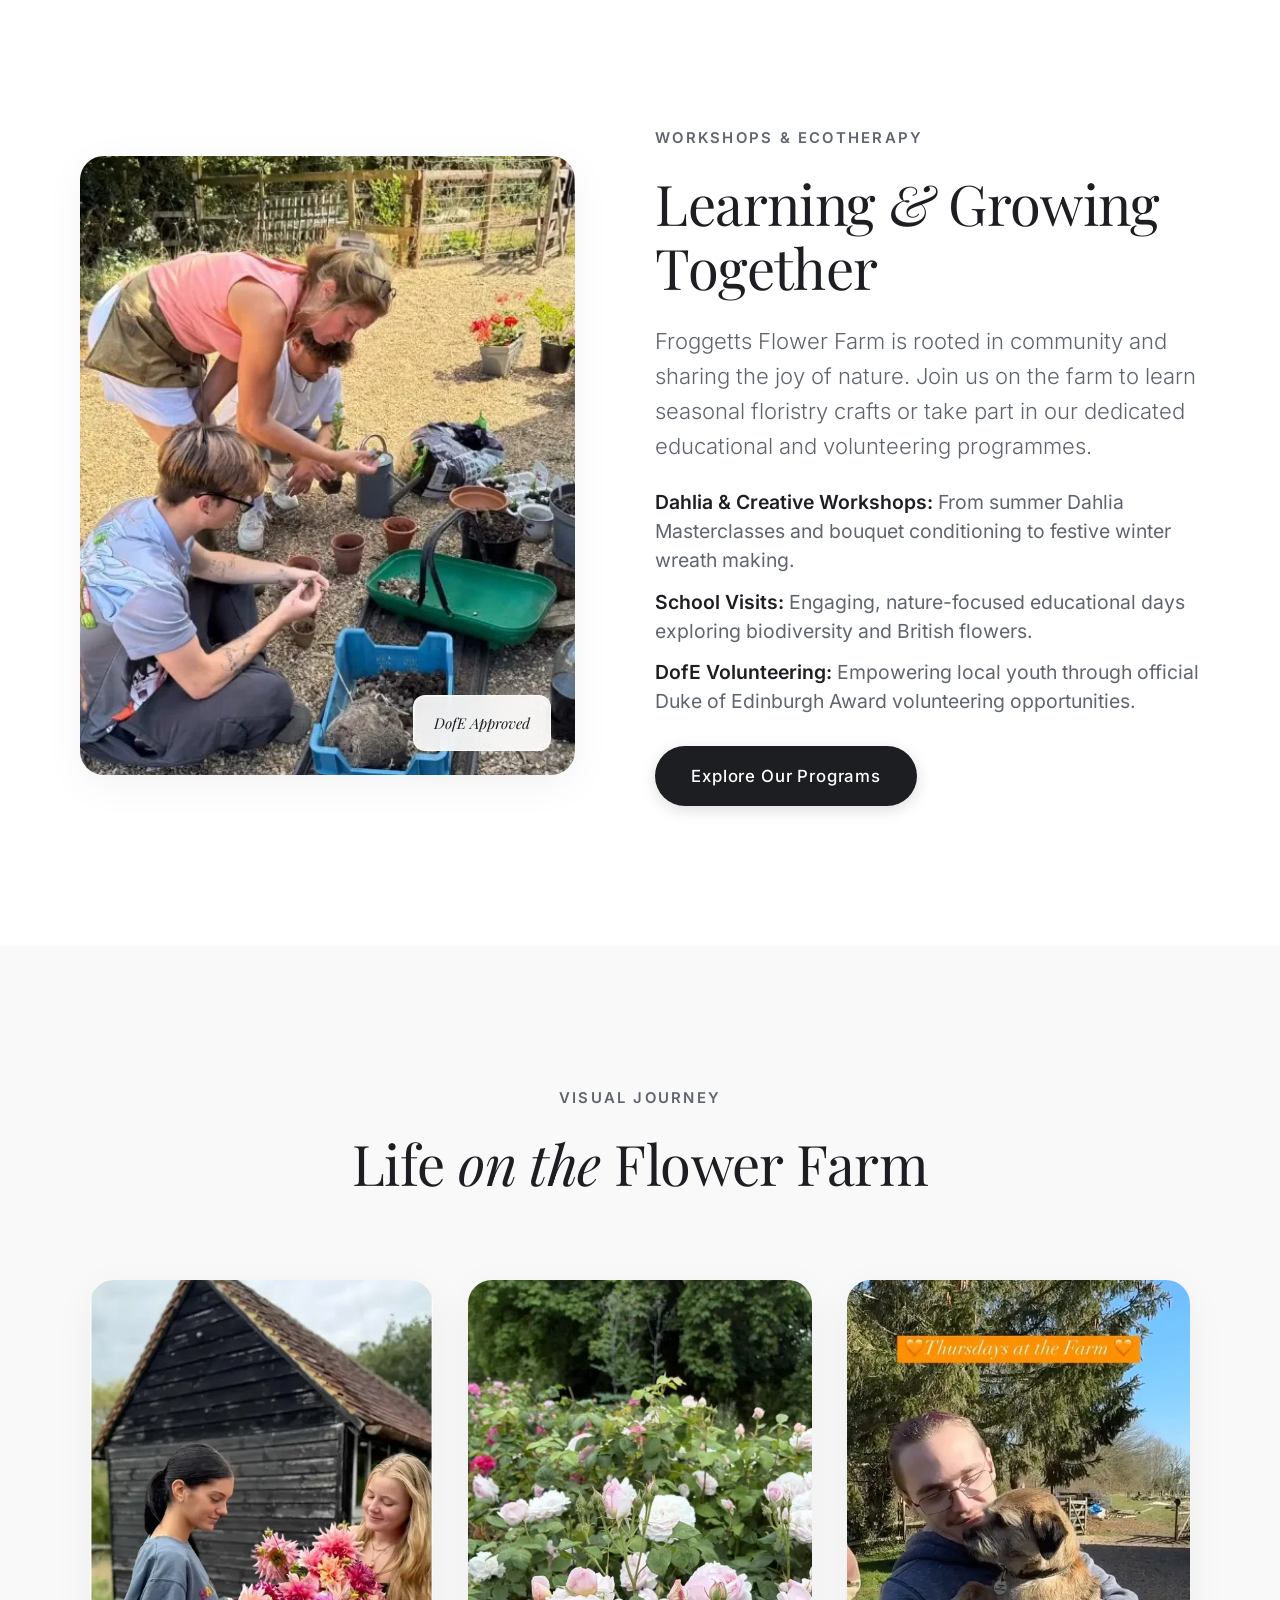
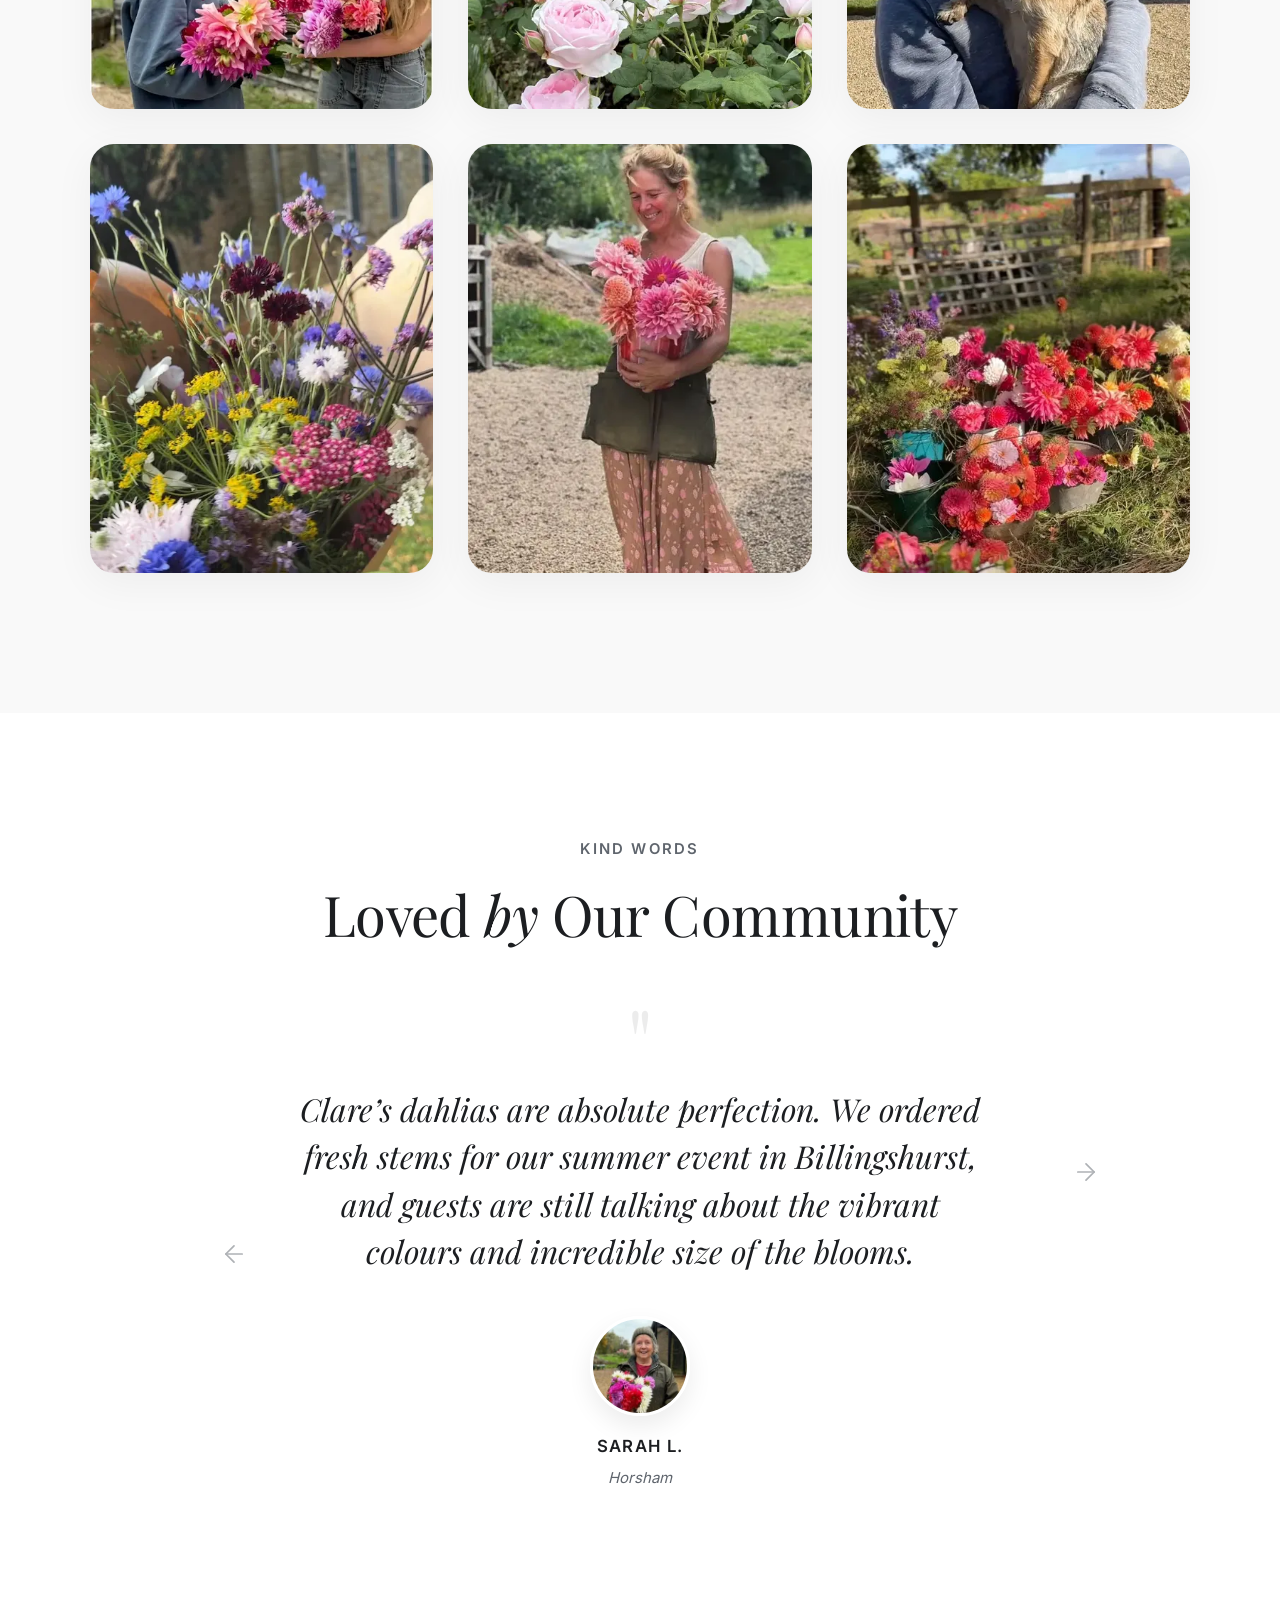
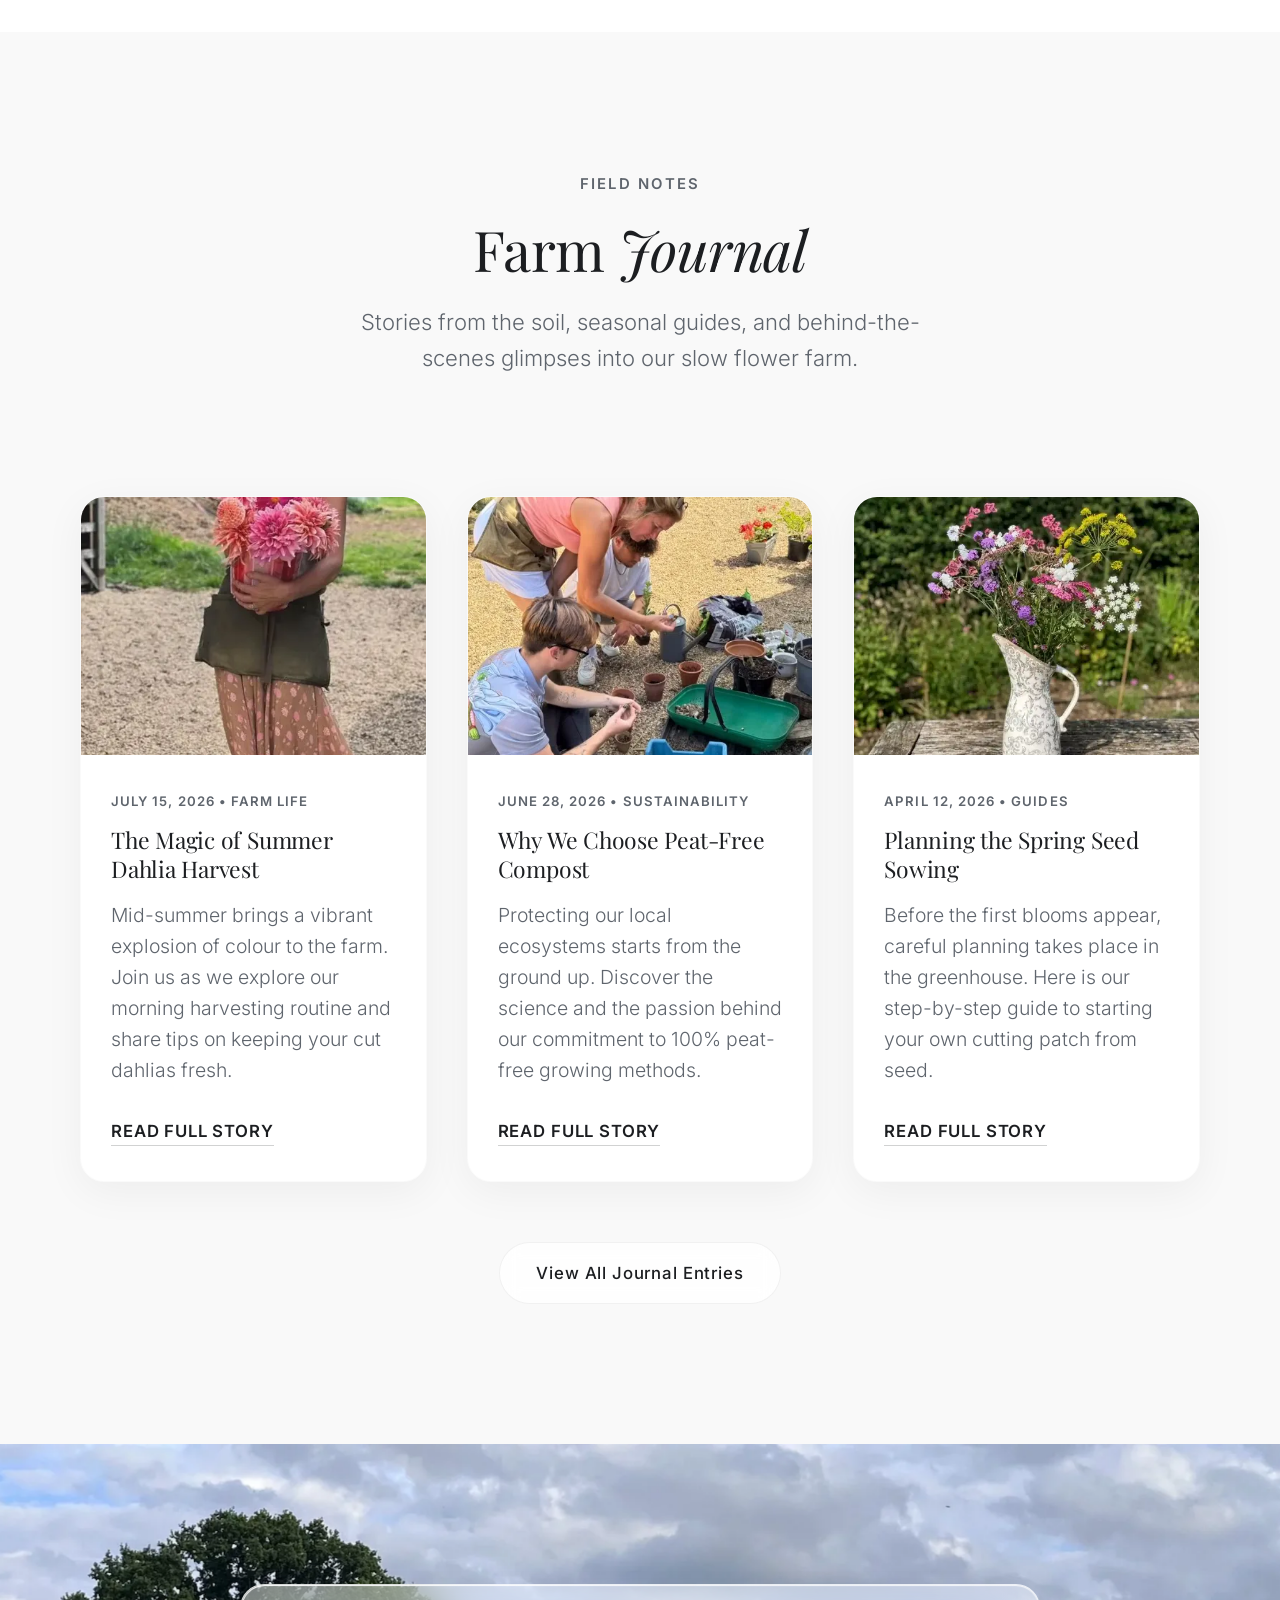
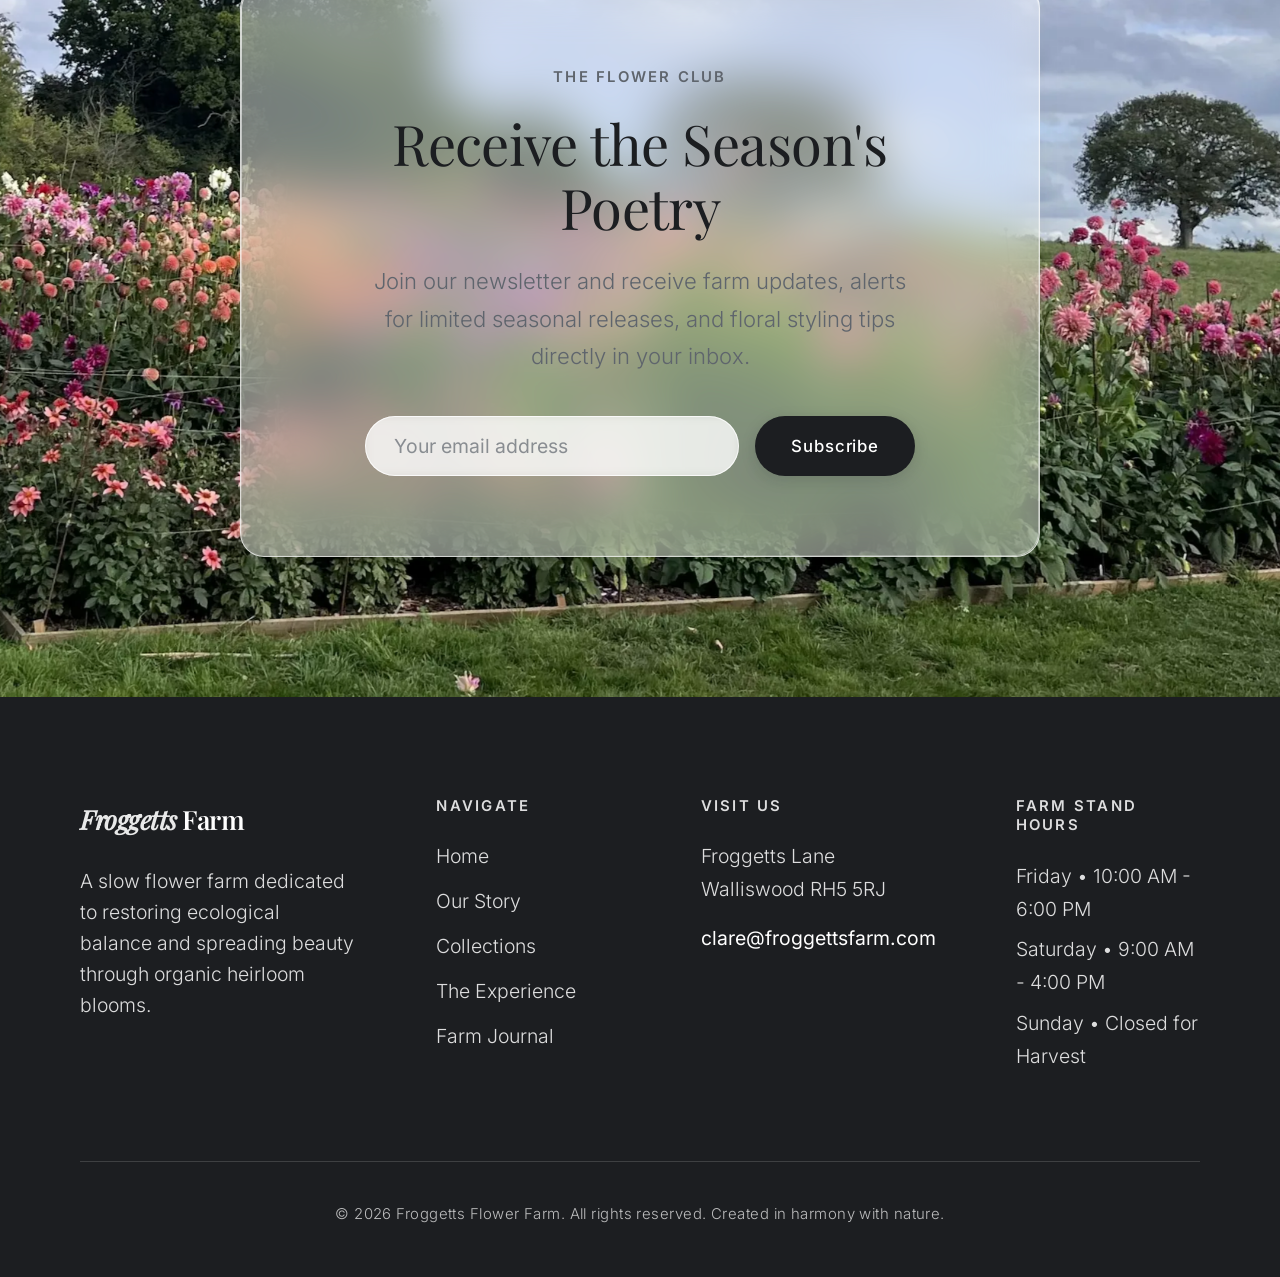
==== commit 91dd107c: "typgraphia, sections edit, blog cars adjusted" ====
--- a/src/index.html
+++ b/src/index.html
@@ -585,7 +585,7 @@
                 <p class="editorial-description">
                     Wander through our vibrant dahlia beds and compose your own unique, freshly cut bouquet. After harvesting, relax in our scenic garden with a delightful blend of artisanal teas and homemade cakes, baked fresh right here on the farm.
                 </p>
-                <a href="/pick-your-own-tea" class="btn btn-primary">Book an Afternoon</a>
+                <a href="/pick-your-own-tea" class="btn btn-primary">Book an Afternoon</a>AA
             </div>
 
         </div>
